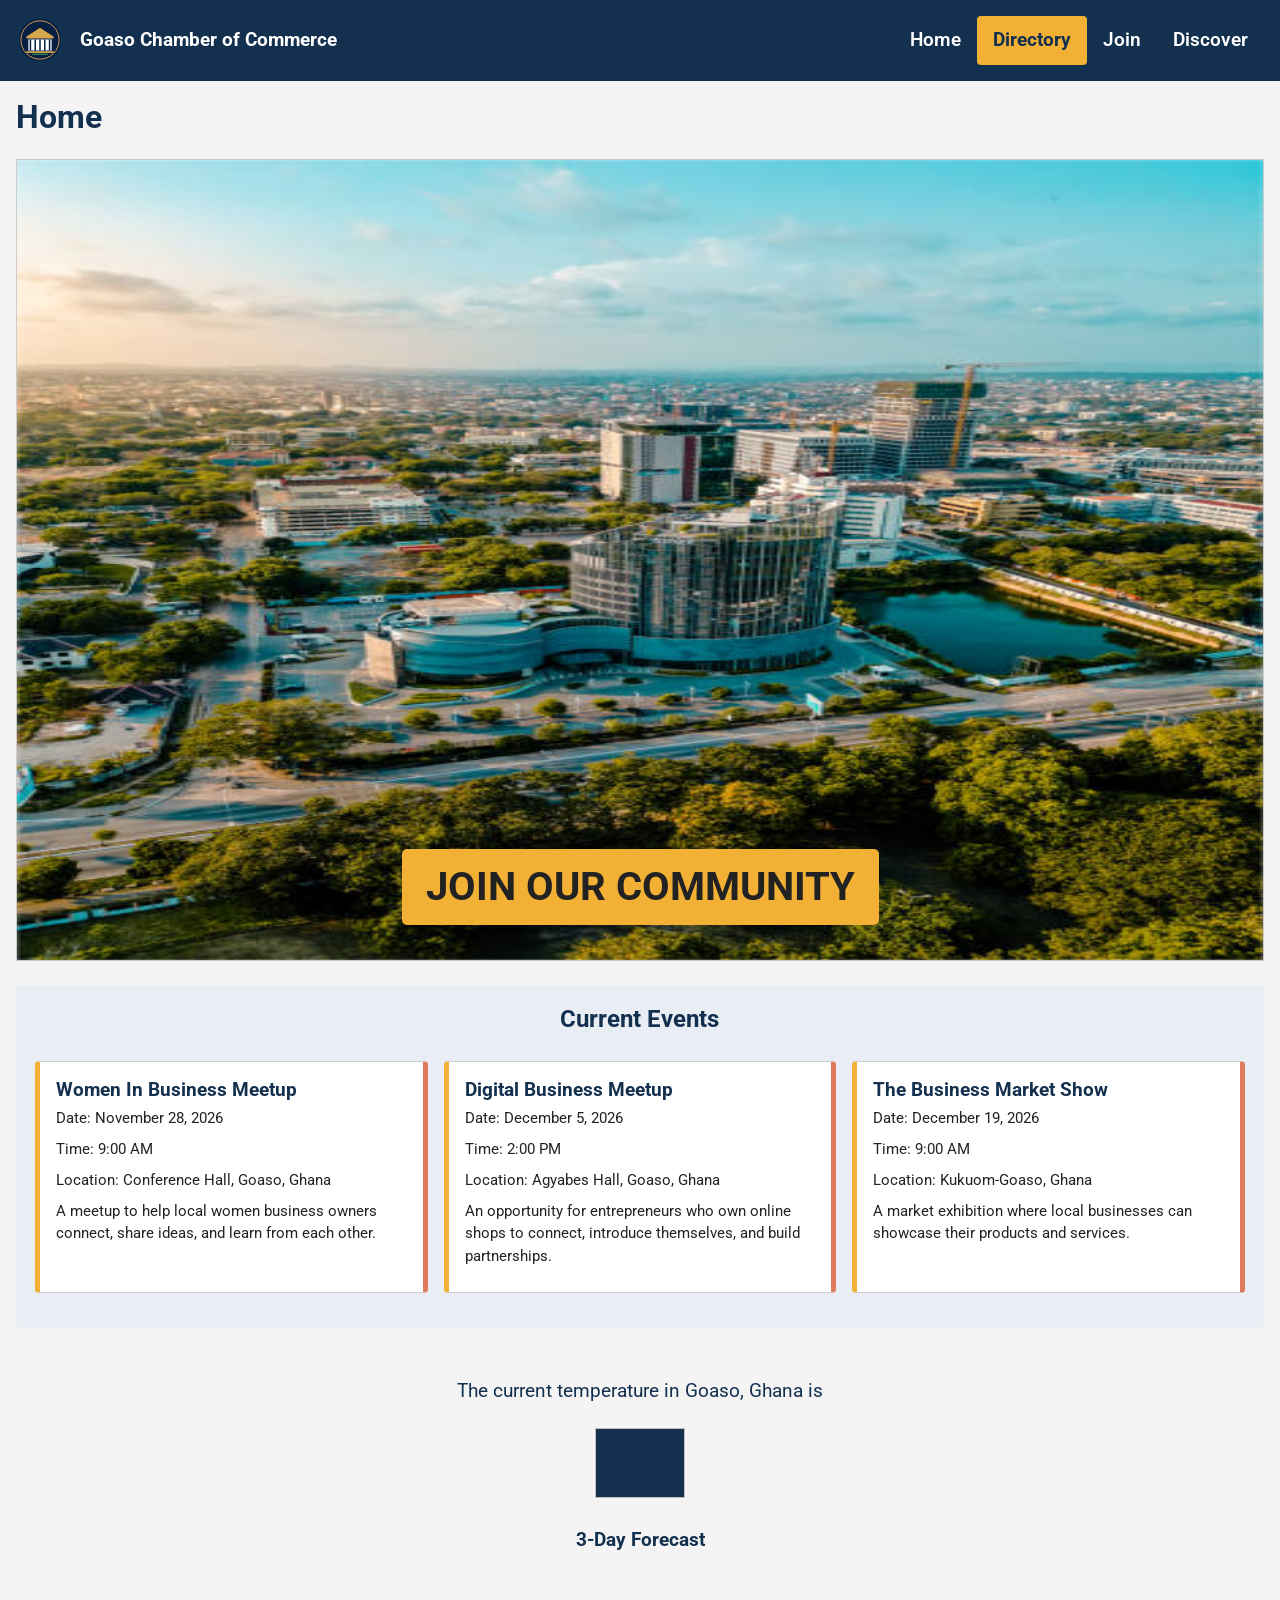
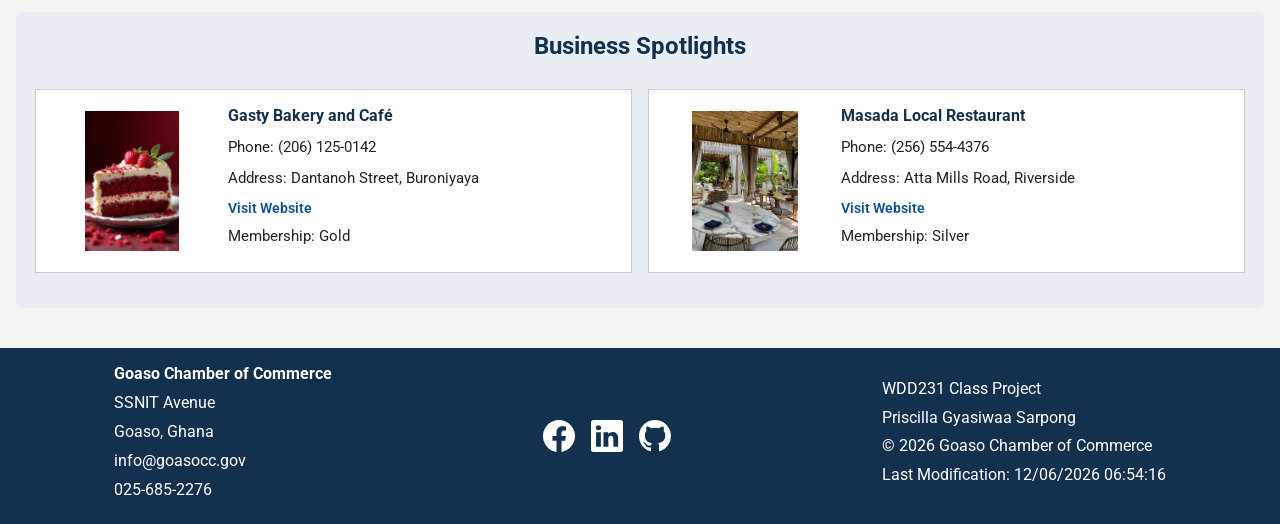
==== chamber/index.html @ 3c1386fc "Reduced the css declarations" ====
<!DOCTYPE html>
<html lang="en">
<head>
  <meta charset="UTF-8">
  <meta name="viewport" content="width=device-width, initial-scale=1.0">
  <title>Home | Goaso Chamber of Commerce</title>

  <meta name="description" content="Discover the Goaso Chamber of Commerce, explore local businesses, stay updated on community events, and check the latest weather in Goaso, Ghana.">
  <meta name="author" content="Priscilla Gyasiwaa Sarpong">

  <link rel="icon" href="favicon1.ico">

  <meta property="og:title" content="Home | Goaso Chamber of Commerce">
  <meta property="og:description" content="Connect with the Goaso business community, discover local businesses, explore community events, and stay informed about Goaso, Ghana.">
  <meta property="og:image" content="https://psarpong-tech.github.io/wdd231/chamber/images/goaso-chamber.png">
  <meta property="og:url" content="https://psarpong-tech.github.io/wdd231/chamber/index.html">
  <meta property="og:type" content="website">

  <link rel="preconnect" href="https://fonts.googleapis.com">
  <link rel="preconnect" href="https://fonts.gstatic.com" crossorigin>
  <link href="https://fonts.googleapis.com/css2?family=Roboto&family=Open+Sans&display=swap" rel="stylesheet">

  <link rel="stylesheet" href="styles/normalize.css">
  <link rel="stylesheet" href="styles/small-directory.css">
  <link rel="stylesheet" href="styles/large-directory.css">

  <script src="scripts/navigation.js" defer></script>
  <script src="scripts/events.js" defer></script>
  <script src="scripts/weather.js" defer></script>
  <script src="scripts/spotlights.js" defer></script>
  <script src="scripts/getdates.js" defer></script>
</head>
<body>
  <header>
    <img src="images/logo.svg" alt="Chamber logo" width="48" height="48">
    <span>Goaso Chamber of Commerce</span>
    <button id="ham-btn" class="hamburger" aria-label="Open navigation menu" aria-expanded="false"></button>
    <nav id="nav-bar" class="navigation">
      <ul>
        <li><a href="index.html">Home</a></li>
        <li><a href="directory.html" class="active">Directory</a></li>
        <li><a href="#">Join</a></li>
        <li><a href="#">Discover</a></li>
      </ul>
    </nav>
  </header>

  <main>
    <h1>Home</h1>
    <div class="hero-image">
      <img src="images/background-image.jpg" alt="">    
      <nav class="cta">
        <a href="#" class="btn">JOIN OUR COMMUNITY</a>
      </nav>
    </div>

    <section id="current-events">
      <h2>Current Events</h2>
    </section>

    <section id="current-weather">
      <p>The current temperature in Goaso, Ghana is <span id="current-temp"></span></p>
      <figure>
        <img id="weather-icon" alt="">
        <figcaption></figcaption>
      </figure>

      <h3>3-Day Forecast</h3>
      <div id="forecast"></div>
    </section>

    <section id="spotlights">
      <h2>Business Spotlights</h2>
    </section>
  </main> 

  <footer>
    <section>
      <div class="address">
        <p><strong>Goaso Chamber of Commerce</strong></p>
        <p>SSNIT Avenue</p>
        <p>Goaso, Ghana</p>
        <p>info@goasocc.gov</p>
        <p>025-685-2276</p>
      </div>

      <div class="social">
        <a href="https://facebook.com/priscillagyasiwaaofficial" target="_blank"><img src="images/facebook.svg" alt="Facebook" width="32" height="32"></a>
        <a href="https://linkedin.com/priscillagyasiwaa" target="_blank"><img src="images/linkedin.svg" alt="LinkedIn" width="32" height="32"></a>
        <a href="https://github.com/psarpong-tech" target="_blank"><img src="images/github.svg" alt="Github" width="32" height="32"></a>
      </div>

      <div class="project-info">
        <p>WDD231 Class Project</p>
        <p>Priscilla Gyasiwaa Sarpong</p>
        <p> ©️ <span id="currentyear"></span> Goaso Chamber of Commerce</p>
        <p id="lastModified"></p>
      </div>  
    </section>
  </footer>
  
</body>
</html>
---- chamber/styles/small-directory.css ----
/* ==============================
   1. CSS VARIABLES
================================= */

:root {
  --primary-color: #14304f;
  --secondary-color: #f2b134;
  --accent1: #e07a5f;
  --background: #f4f4f4;
  --accent2: #fff;
  --text: #222;
  --border: #ccc;
  --accent3: #e9eef4;
  --accent4: #0b4f9c;

  --spacing-small: 0.5rem;
  --spacing-medium: 1rem;
  --spacing-large: 1.5rem;

  --width: 80rem;
}


* {
  box-sizing: border-box;
  margin: 0;
  padding: 0;
}

body { 
  font-family: "Roboto", sans-serif;
  line-height: 1.3;
  color: var(--text);
  background: var(--background);
}

img {
  max-width: 100%;
}

/* ==============================
   3. HEADER AND NAVIGATION
================================= */

header {
  display: flex;
  flex-wrap: wrap;
  align-items: center;
  gap: var(--spacing-medium);
  padding: var(--spacing-medium);
  background: var(--primary-color);
  color: var(--accent2);
}

header span {
  flex: 1;
  font-size: 1.2rem;
  font-weight: bold;
}

#menu {
  padding: 0 0.75rem;
  font-size: 1.5rem;
  color: var(--accent2);
  background: none;
  border: 1px solid var(--accent2);
  border-radius: 0.25rem;
  cursor: pointer;
}

.hamburger {
  background: none;
  border: none;
  color: var(--secondary-color);
  cursor: pointer;
  font-family: Verdana, Geneva, Tahoma, sans-serif;
}

.hamburger::before {
  content: "\2630";
  font-size: 2.5rem;
}

.hamburger.show::before {
  content: "\00D7";
  font-size: 2.5rem;
}

/**************** NAVIGATION ********************/

.navigation {
  display: none;
  width: 100%;
}

.navigation a.active {
  background: var(--secondary-color);
  color: var(--primary-color);
  font-weight: bold;
}

.navigation.show {
  display: block;
}

.navigation ul {
  list-style-type: none;
}

.navigation a {
  display: block;
  padding: 0.75rem;
  border-radius: 4px;
  color: var(--accent2);
  font-size: larger;
  font-weight: 600;
  text-decoration: none;
}

.navigation a:hover {
  color: var(--text);
  background: var(--accent1);  
}

/* ==============================
   4. MAIN CONTENT
================================= */

main {
  max-width: var(--width);
  margin: 0 auto;
  padding: var(--spacing-medium);
}

h1 {
  margin: 0 0 var(--spacing-medium);
  color: var(--primary-color);
}

/* ================================
DIRECTORY PAGE
===================================*/

/* GRID AND LIST TOGGLE */

main button {
  padding: 0.6rem 1.5rem;
  font-size: 1.5rem;
  font-weight: 600;
  color: var(--accent2);
  background: var(--primary-color);
  border-radius: 0.25rem;
  cursor: pointer;
}

main button:hover {
  background: var(--accent1);
  color: var(--text); 
}

#grid.active,
#list.active {
  background: var(--secondary-color);
  color: var(--primary-color);
  font-weight: bold;
}

.view-buttons {
  display: flex;
  justify-content: center;
  gap: var(--spacing-medium);
  margin: var(--spacing-large) 0;
}

/* MEMBERS CONTAINER */
#members {
  display: grid;
  gap: var(--spacing-medium);
  padding: var(--spacing-medium);
  min-width: 0;
}

/* Grid view */

#members.grid {
  grid-template-columns: repeat(
    auto-fit,
    minmax(min(100%, 300px), 1fr)
  );
}

/* BUSINESS CARDS */

.member-card {
  padding: var(--spacing-medium);
  background: var(--accent2);
  border: 1px solid var(--border);
  border-left: 2px solid var(--secondary-color);
  border-right: 2px solid var(--accent1);
  overflow-wrap: anywhere;
}

.card-header {
  margin-bottom: 0.75rem;
  padding-bottom: var(--spacing-small);
  text-align: center;
  border-bottom: 2px solid #aaa;
}

.card-header h2 {
  font-size: 1.2rem;
  color: var(--primary-color);
}

.tagline {
  margin: 0.2rem 0 0;
  font-size: .95rem;
  color: #1c1b1b;
}

/* Image and business information */
.card-content {
  display: grid;
  grid-template-columns: 96px minmax(0, 1fr);
  align-items: start;
  gap: var(--spacing-medium);
}

.card-content img {
  width: 96px;
  height: 96px;
  object-fit: cover;
  border: 1px solid #787676;
}

.business-info {
  min-width: 0;
}

.business-info p{
  margin: 0 0 var(--spacing-small);
  font-size: 0.9rem;
  line-height: 1.5;
  overflow-wrap: anywhere;
}

.business-info a, .business-details a {
  color: var(--accent4);
  font-weight: 600;
  text-decoration: none;
}

.business-info a:hover, .business-details a:hover {
  color: var(--accent1);
  text-decoration: underline;
}

/* LIST VIEW */
#members.list {
  display: flex;
  flex-direction: column;
  gap: var(--spacing-medium);
}

#members.list .card-content {
  display: block;
}

#members.list .card-content img {
  display: none;
}

#members.list .business-info {
  min-width: 0;
}

#members.list .member-card:nth-child(even) {
  background: var(--background);
}

/*==================================
HOMEPAGE
====================================*/

/* Hero section */
.hero-image {
  position: relative;
  border: 1px solid var(--border);
  margin: 20px 0;
}

.hero-image > img {
  display: block;
  width: 100%;
  height: 800px;
}

.hero-image .cta {
  position: absolute;
  bottom: 20px;
  justify-content: center;
  width: 100%;
  padding: 15px;
  text-align: center;
  color: var(--primary-color);
  font-size: 2.5rem;
}

.btn {
  display: inline-block;
  width: auto;
  padding: 12px 24px;
  background-color: var(--secondary-color);
  color: var(--text);
  border: none;
  border-radius: 5px;
  font-weight: bold;
  text-decoration: none;
  cursor: pointer;
}

.btn:hover {
  background-color: var(--accent2);
  color: var(--primary-color);
}

/* CURRENT EVENTS */

#current-events {
  margin: 1.5rem 0;
  padding: 1.2rem;
  background-color: var(--accent3);
  border-radius: 4px;  
}

#current-events h2, #spotlights h2 {
  margin-bottom: 10px;
  color: var(--primary-color);
  text-align: center;   
}

.event-card, .spotlight-card {
padding: var(--spacing-medium);
margin-bottom: var(--spacing-medium);
background-color: var(--accent2);
border: 1px solid var(--border);
}

.event-card {
  border-left: 5px solid var(--secondary-color);
  border-right: 5px solid var(--accent1);
  border-radius: 4px; 
}

.event-card h3, .business-details h3 {
  color: var(--primary-color);
}

.event-card h3 {
  margin-bottom: 5px;

}

.event-card p, .business-details p {
  margin: 0 0 var(--spacing-small);
  font-size: .95rem;
  line-height: 1.5;
}

/* Current weather & Forecast */
/* Current weather */
#current-weather {
  background-color: var(--background);
  padding: 1.2rem;
  border-radius: 8px;
  text-align: center;
  margin: 1rem;
}

#current-weather > p {
  color: var(--primary-color);
  margin: 0.5rem auto 1.5rem;
  font-size: 1.2rem;
}

#current-weather figure {
  margin: 0.5rem auto 1.5rem;
}

#weather-icon {
  background: var(--primary-color);
  width: 90px;
  height: 70px;
  object-fit: contain;
}

#current-weather figcaption {
  text-transform: capitalize;
  color: var(--text);
  font-weight: 600;
}

/* Three-day forecast */
#current-weather h3 {
  color: var(--primary-color);
  margin: 1.5rem 0 1rem;
  font-size: 1.2rem;
}

#forecast {
  display: flex;
  flex-direction: column;
  align-items: center;
  gap: 1rem;
}

.forecast-card {
  width: 100%;
  max-width: 200px;
  height: 180px;
  padding: 1rem;
  background-color: var(--accent2);
  border: 1px solid var(--border);
  border-radius: 4px;
  text-align: center;
}

.forecast-card h3 {
  color: var(--primary-color);
  font-size: 1rem;
  margin: 0 0 0.5rem;
}

/* Low and High temperatures */
.temperatures {
  display: flex;
  justify-content: center;
  gap: .5rem;
}

.temperatures p {
  color: #333333;
  font-size: 0.9rem;
}

/* Forecast Icons */
.forecast-card img {
  width: 70px;
  height: 70px;
  object-fit: contain;
}


/* BUSINESS SPOTLIGHTS */
#spotlights {
  margin: 1.5rem 0;
  padding: 1.2rem;
  background-color: var(--accent3);
  border-radius: 6px;
  text-align: center;
}

.spotlight-card {
  text-align: left;
}

.spotlight-content {
  display: flex;
  align-items: center;
  gap: var(--spacing-medium);
  min-width: 0;
}

.spotlight-content img {
  flex: 0 0 40%;
  width: 40%;
  max-width: 160px;
  height: 140px;
  object-fit: contain;
}

.business-details { 
  flex: 1;
  min-width: 0;
}

.business-details h3 {
  margin: 0 0 0.6rem;
  font-size: 1rem;
}

.business-details p {
  overflow-wrap: anywhere;
}

.business-details a {
  display: inline-block;
  margin-bottom: 0.5rem;
  font-size: 0.85rem;  
}


/* ==============================
   9. FOOTER
================================= */
footer {
  padding: var(--spacing-medium);
  background: var(--primary-color);
  color: var(--accent2);
}

footer section {
  display: flex;
  flex-direction: column;
  gap: var(--spacing-large);
}

.address p,
.project-info p {
  margin: 0 0 var(--spacing-small);
}

.social {
  display: flex;
  flex-wrap: wrap;
  justify-content: center;
  gap: var(--spacing-medium);
  margin: var(--spacing-medium) 0;
}

.social a {
  display: flex;
  justify-content: center;
  align-items: center;
  width: 32px;
  height: 32px;
}
---- chamber/styles/large-directory.css ----
/* ==============================
  LARGE SCREEN STYLES
================================= */
@media screen and (min-width: 680px) {
  /* Header and navigation */

  .hamburger {
    display: none;
  }

  header {
    max-width: var(--width);
    margin: 0 auto;
  }

  .navigation, .navigation ul {
    display: flex;
  }

  .navigation {
    width: auto;
  }

  .navigation a {
    border: none;
    padding: 0.75rem 1rem;
  }

  /* List view */
  #members.list .member-card {
    display: grid;
    grid-template-columns: 1fr 2fr;
    align-items: center;
    gap: 1rem;
  }

  #members.list .card-header {
    display: flex;
    flex-direction: column;
    padding: 1rem;
    border-bottom: none;
    border-right: 2px solid #aaa;
    height: 100%;
  }

  #members.list .card-content {
    display: block;
    padding: 1rem;
  }

  #current-events {
    display: grid;
    grid-template-columns: repeat(3, minmax(0, 1fr));
    gap: var(--spacing-medium);
  }

  #current-events h2 {
    grid-column: 1 / -1;
  }

  #forecast {
    flex-direction: row;
    justify-content: center;
    align-items: stretch;
    gap: 1.5rem;
  }

  #spotlights {
    display: grid;
    grid-template-columns: repeat(2, minmax(0, 1fr));
    gap: var(--spacing-medium);
  }

  #spotlights h2 {
    grid-column: 1 / -1;
  }

  .spotlight-content img {
    flex-basis: 35%;
    width: 35%;
    max-width: 160px;
    height: 140px;
  }

  /* Footer */
  footer {
    padding: 1rem;
  }

  footer section {
    max-width: var(--width);
    margin: 0 auto;
    flex-direction: row;
    justify-content: space-around;
    align-items: center;
    gap: 1rem;
  }

  .social {
    flex-wrap: nowrap;
    margin: 1rem 0;
  }
}
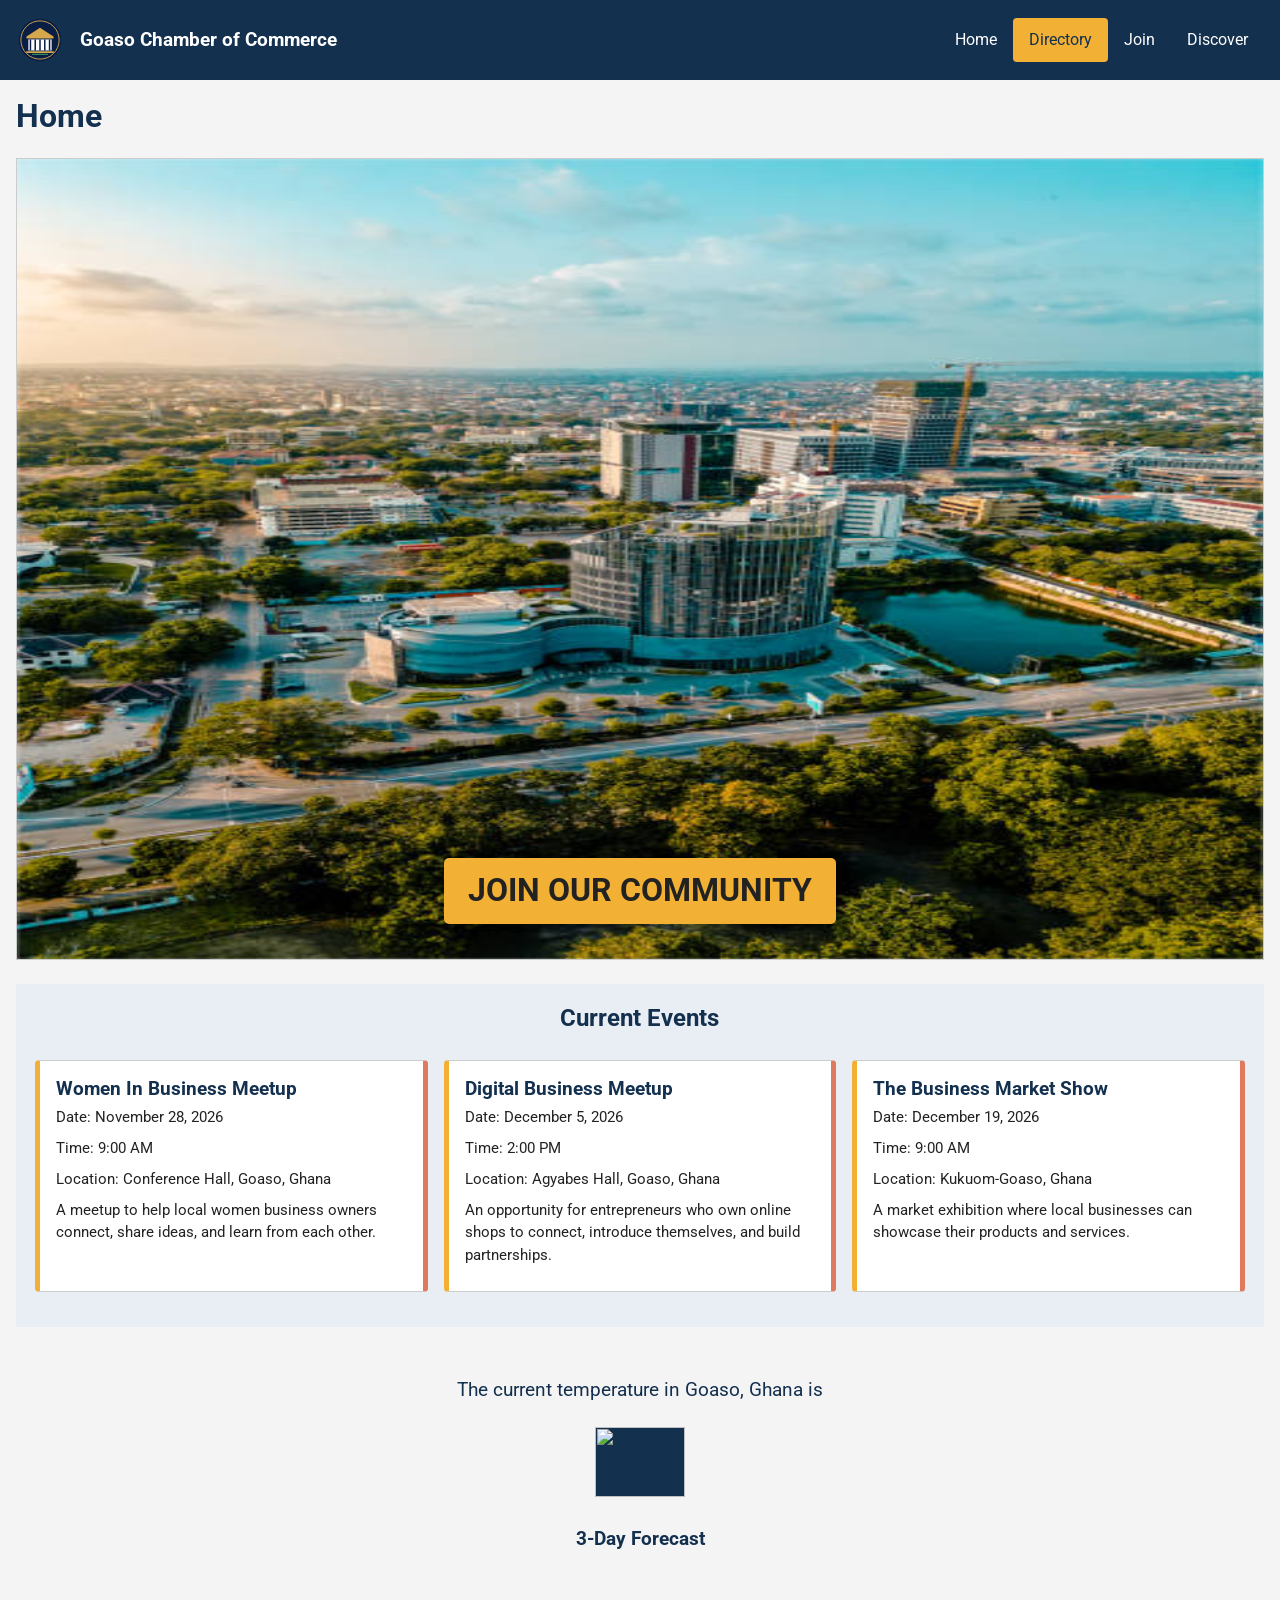
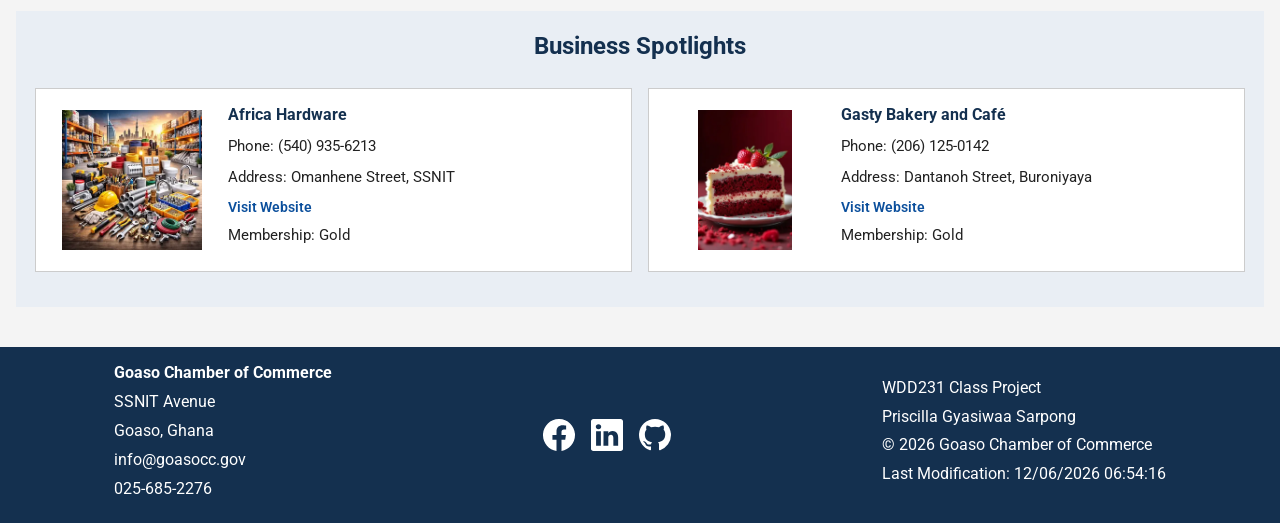
==== commit 2dea4db8: "Reduced the css declaration count" ====
--- a/chamber/index.html
+++ b/chamber/index.html
@@ -61,7 +61,7 @@
     <section id="current-weather">
       <p>The current temperature in Goaso, Ghana is <span id="current-temp"></span></p>
       <figure>
-        <img id="weather-icon" alt="">
+        <img id="weather-icon" src="images/weather-placeholder.png" alt="">
         <figcaption></figcaption>
       </figure>
 
--- a/chamber/styles/small-directory.css
+++ b/chamber/styles/small-directory.css
@@ -97,7 +97,6 @@
 .navigation a.active {
   background: var(--secondary-color);
   color: var(--primary-color);
-  font-weight: bold;
 }
 
 .navigation.show {
@@ -113,13 +112,10 @@
   padding: 0.75rem;
   border-radius: 4px;
   color: var(--accent2);
-  font-size: larger;
-  font-weight: 600;
   text-decoration: none;
 }
 
 .navigation a:hover {
-  color: var(--text);
   background: var(--accent1);  
 }
 
@@ -146,8 +142,7 @@
 
 main button {
   padding: 0.6rem 1.5rem;
-  font-size: 1.5rem;
-  font-weight: 600;
+  font-size: 1rem;  
   color: var(--accent2);
   background: var(--primary-color);
   border-radius: 0.25rem;
@@ -163,7 +158,6 @@
 #list.active {
   background: var(--secondary-color);
   color: var(--primary-color);
-  font-weight: bold;
 }
 
 .view-buttons {
@@ -178,7 +172,6 @@
   display: grid;
   gap: var(--spacing-medium);
   padding: var(--spacing-medium);
-  min-width: 0;
 }
 
 /* Grid view */
@@ -197,7 +190,6 @@
   background: var(--accent2);
   border: 1px solid var(--border);
   border-left: 2px solid var(--secondary-color);
-  border-right: 2px solid var(--accent1);
   overflow-wrap: anywhere;
 }
 
@@ -245,13 +237,15 @@
   overflow-wrap: anywhere;
 }
 
-.business-info a, .business-details a {
+.business-info a, 
+.business-details a {
   color: var(--accent4);
   font-weight: 600;
   text-decoration: none;
 }
 
-.business-info a:hover, .business-details a:hover {
+.business-info a:hover, 
+.business-details a:hover {
   color: var(--accent1);
   text-decoration: underline;
 }
@@ -269,10 +263,6 @@
 
 #members.list .card-content img {
   display: none;
-}
-
-#members.list .business-info {
-  min-width: 0;
 }
 
 #members.list .member-card:nth-child(even) {
@@ -299,17 +289,15 @@
 .hero-image .cta {
   position: absolute;
   bottom: 20px;
-  justify-content: center;
   width: 100%;
   padding: 15px;
   text-align: center;
   color: var(--primary-color);
-  font-size: 2.5rem;
+  font-size: 2rem;
 }
 
 .btn {
   display: inline-block;
-  width: auto;
   padding: 12px 24px;
   background-color: var(--secondary-color);
   color: var(--text);
@@ -330,17 +318,18 @@
 #current-events {
   margin: 1.5rem 0;
   padding: 1.2rem;
-  background-color: var(--accent3);
-  border-radius: 4px;  
-}
-
-#current-events h2, #spotlights h2 {
+  background-color: var(--accent3); 
+}
+
+#current-events h2, 
+#spotlights h2 {
   margin-bottom: 10px;
   color: var(--primary-color);
   text-align: center;   
 }
 
-.event-card, .spotlight-card {
+.event-card, 
+.spotlight-card {
 padding: var(--spacing-medium);
 margin-bottom: var(--spacing-medium);
 background-color: var(--accent2);
@@ -353,7 +342,8 @@
   border-radius: 4px; 
 }
 
-.event-card h3, .business-details h3 {
+.event-card h3, 
+.business-details h3 {
   color: var(--primary-color);
 }
 
@@ -362,7 +352,8 @@
 
 }
 
-.event-card p, .business-details p {
+.event-card p, 
+.business-details p {
   margin: 0 0 var(--spacing-small);
   font-size: .95rem;
   line-height: 1.5;
@@ -398,7 +389,7 @@
 #current-weather figcaption {
   text-transform: capitalize;
   color: var(--text);
-  font-weight: 600;
+  font-weight: 500;
 }
 
 /* Three-day forecast */
@@ -457,12 +448,6 @@
   margin: 1.5rem 0;
   padding: 1.2rem;
   background-color: var(--accent3);
-  border-radius: 6px;
-  text-align: center;
-}
-
-.spotlight-card {
-  text-align: left;
 }
 
 .spotlight-content {
@@ -474,7 +459,6 @@
 
 .spotlight-content img {
   flex: 0 0 40%;
-  width: 40%;
   max-width: 160px;
   height: 140px;
   object-fit: contain;
--- a/chamber/styles/large-directory.css
+++ b/chamber/styles/large-directory.css
@@ -13,7 +13,8 @@
     margin: 0 auto;
   }
 
-  .navigation, .navigation ul {
+  .navigation, 
+  .navigation ul {
     display: flex;
   }
 
@@ -22,7 +23,6 @@
   }
 
   .navigation a {
-    border: none;
     padding: 0.75rem 1rem;
   }
 
@@ -77,9 +77,6 @@
 
   .spotlight-content img {
     flex-basis: 35%;
-    width: 35%;
-    max-width: 160px;
-    height: 140px;
   }
 
   /* Footer */
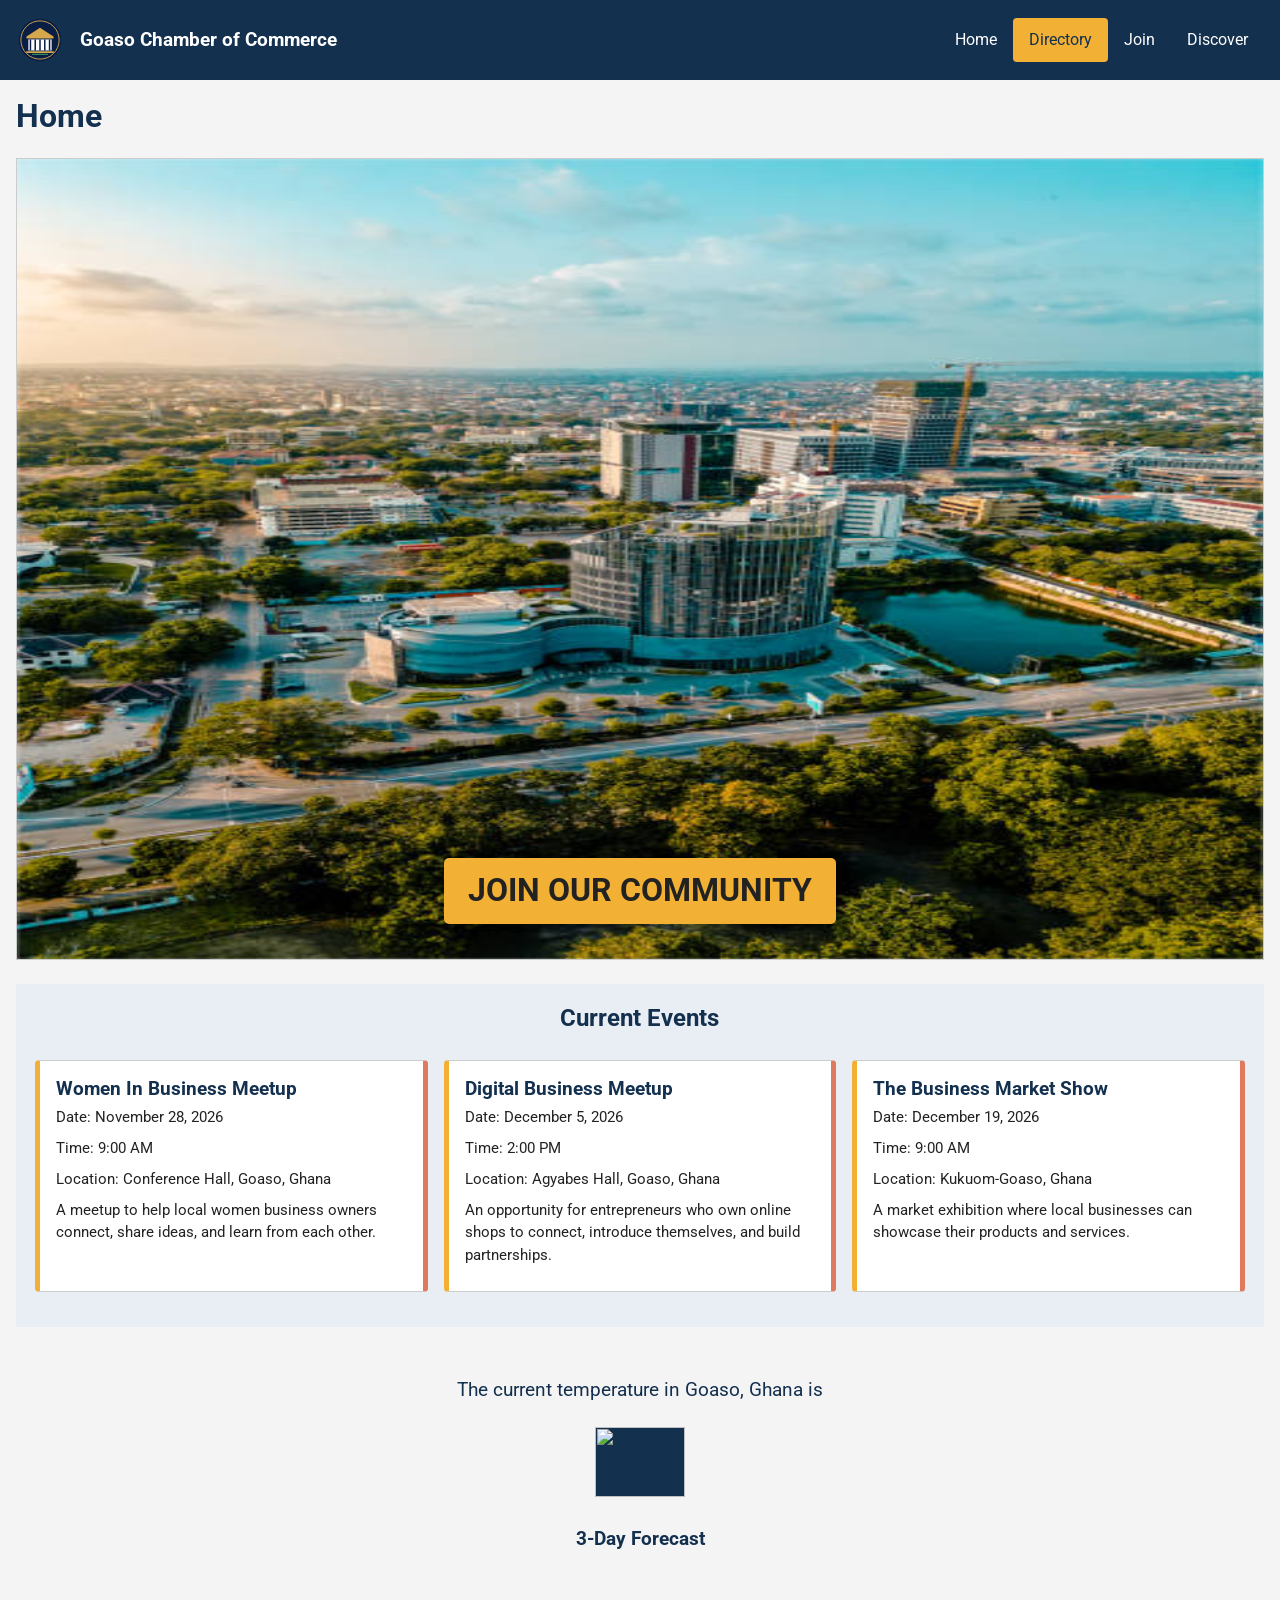
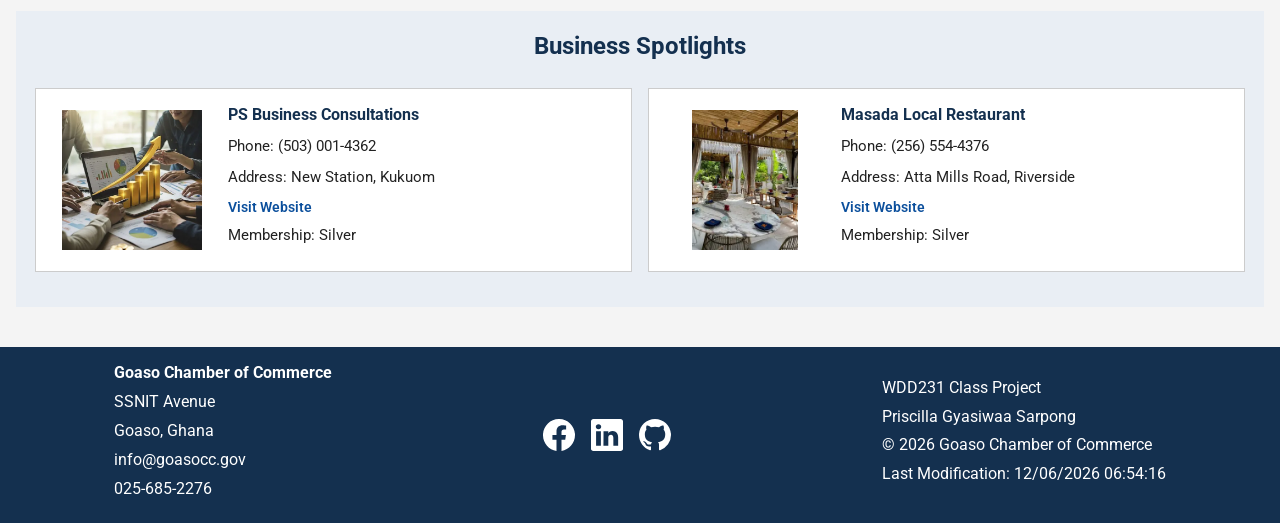
==== commit 507f695a: "Edited my homepage" ====
--- a/chamber/index.html
+++ b/chamber/index.html
@@ -61,7 +61,7 @@
     <section id="current-weather">
       <p>The current temperature in Goaso, Ghana is <span id="current-temp"></span></p>
       <figure>
-        <img id="weather-icon" src="images/weather-placeholder.png" alt="">
+        <img id="weather-icon" src="" alt="">
         <figcaption></figcaption>
       </figure>
 
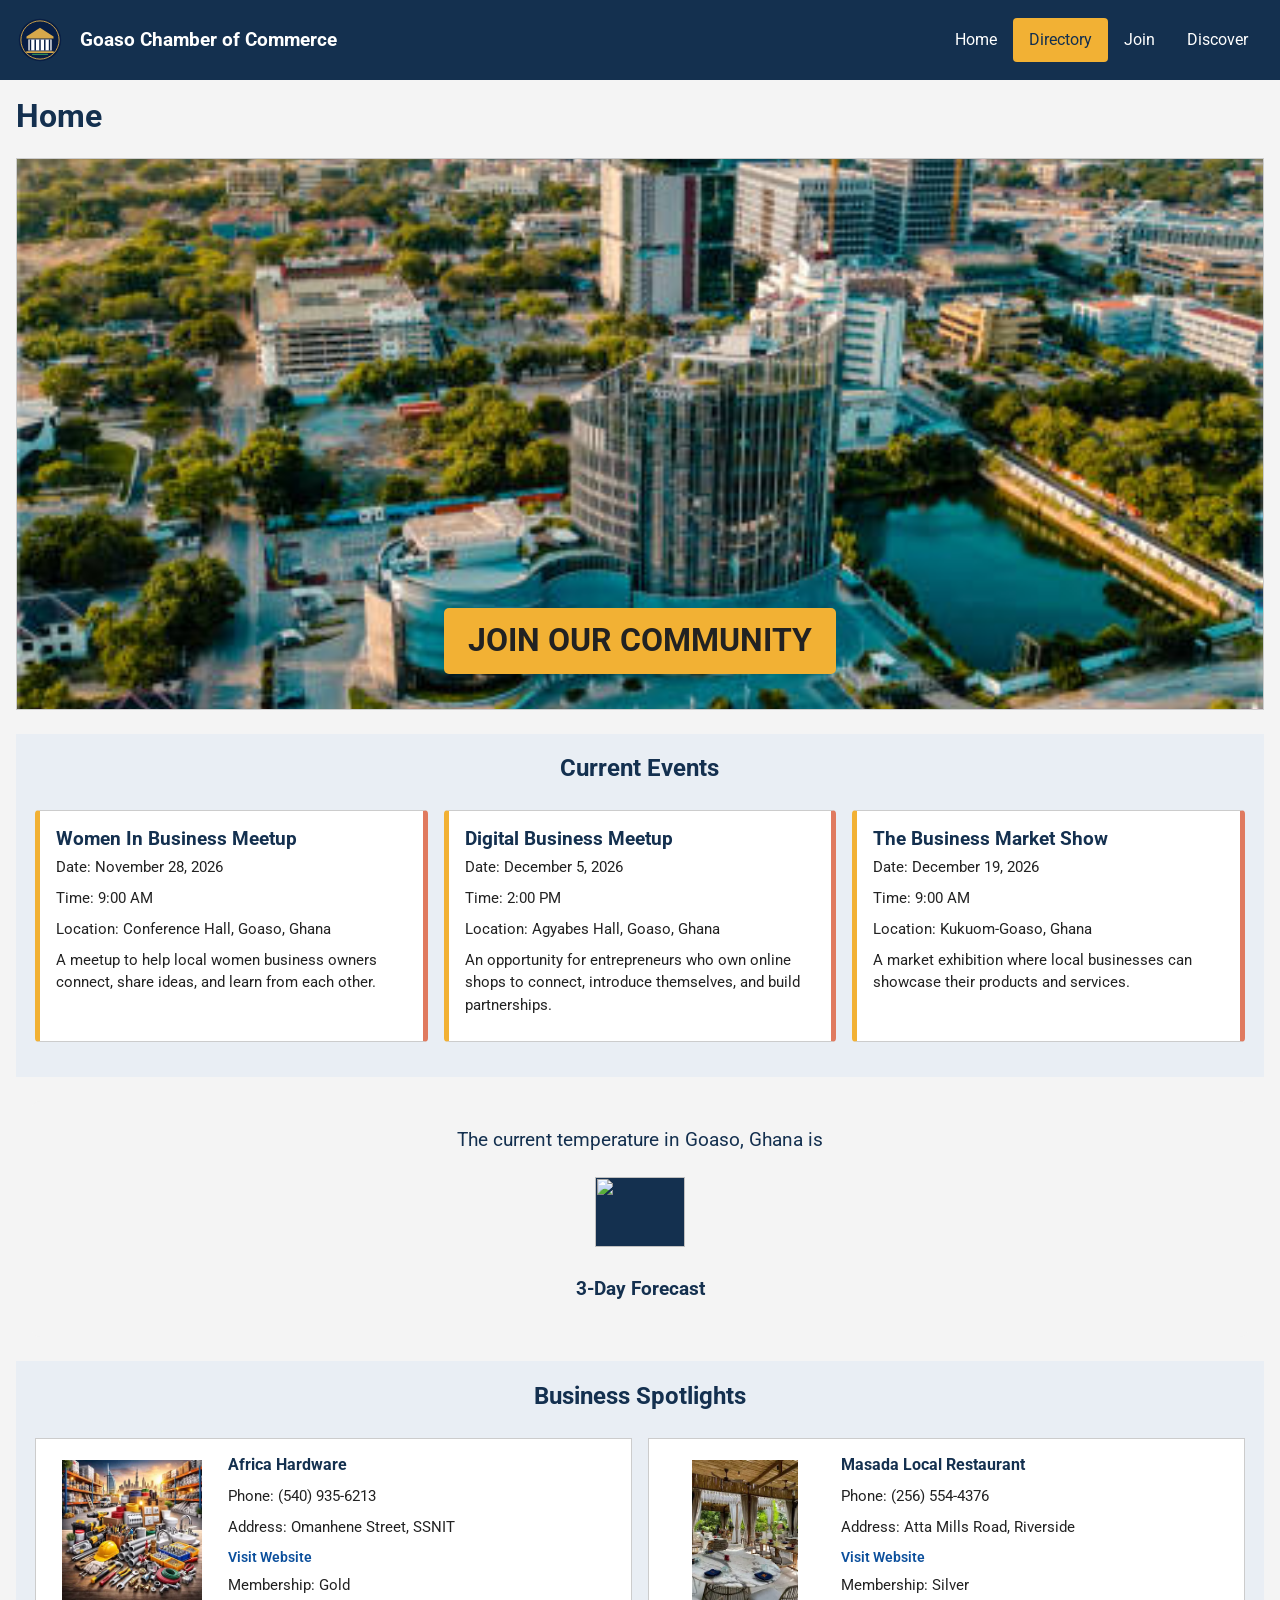
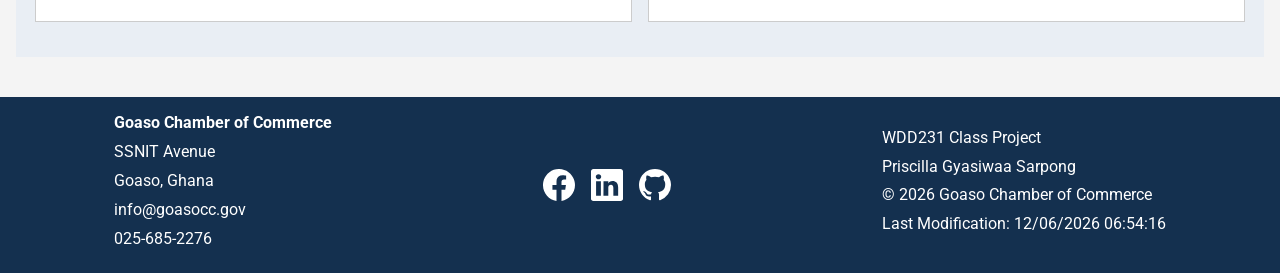
==== commit 8b9318c5: "Edited my directory page" ====
--- a/chamber/index.html
+++ b/chamber/index.html
@@ -18,7 +18,7 @@
 
   <link rel="preconnect" href="https://fonts.googleapis.com">
   <link rel="preconnect" href="https://fonts.gstatic.com" crossorigin>
-  <link href="https://fonts.googleapis.com/css2?family=Roboto&family=Open+Sans&display=swap" rel="stylesheet">
+  <link href="https://fonts.googleapis.com/css2?family=Roboto&display=swap" rel="stylesheet">
 
   <link rel="stylesheet" href="styles/normalize.css">
   <link rel="stylesheet" href="styles/small-directory.css">
--- a/chamber/styles/small-directory.css
+++ b/chamber/styles/small-directory.css
@@ -170,6 +170,7 @@
 /* MEMBERS CONTAINER */
 #members {
   display: grid;
+  min-width: 600px;
   gap: var(--spacing-medium);
   padding: var(--spacing-medium);
 }
@@ -283,7 +284,9 @@
 .hero-image > img {
   display: block;
   width: 100%;
-  height: 800px;
+  height: 550px;
+  object-fit: cover;
+  object-position: center;
 }
 
 .hero-image .cta {
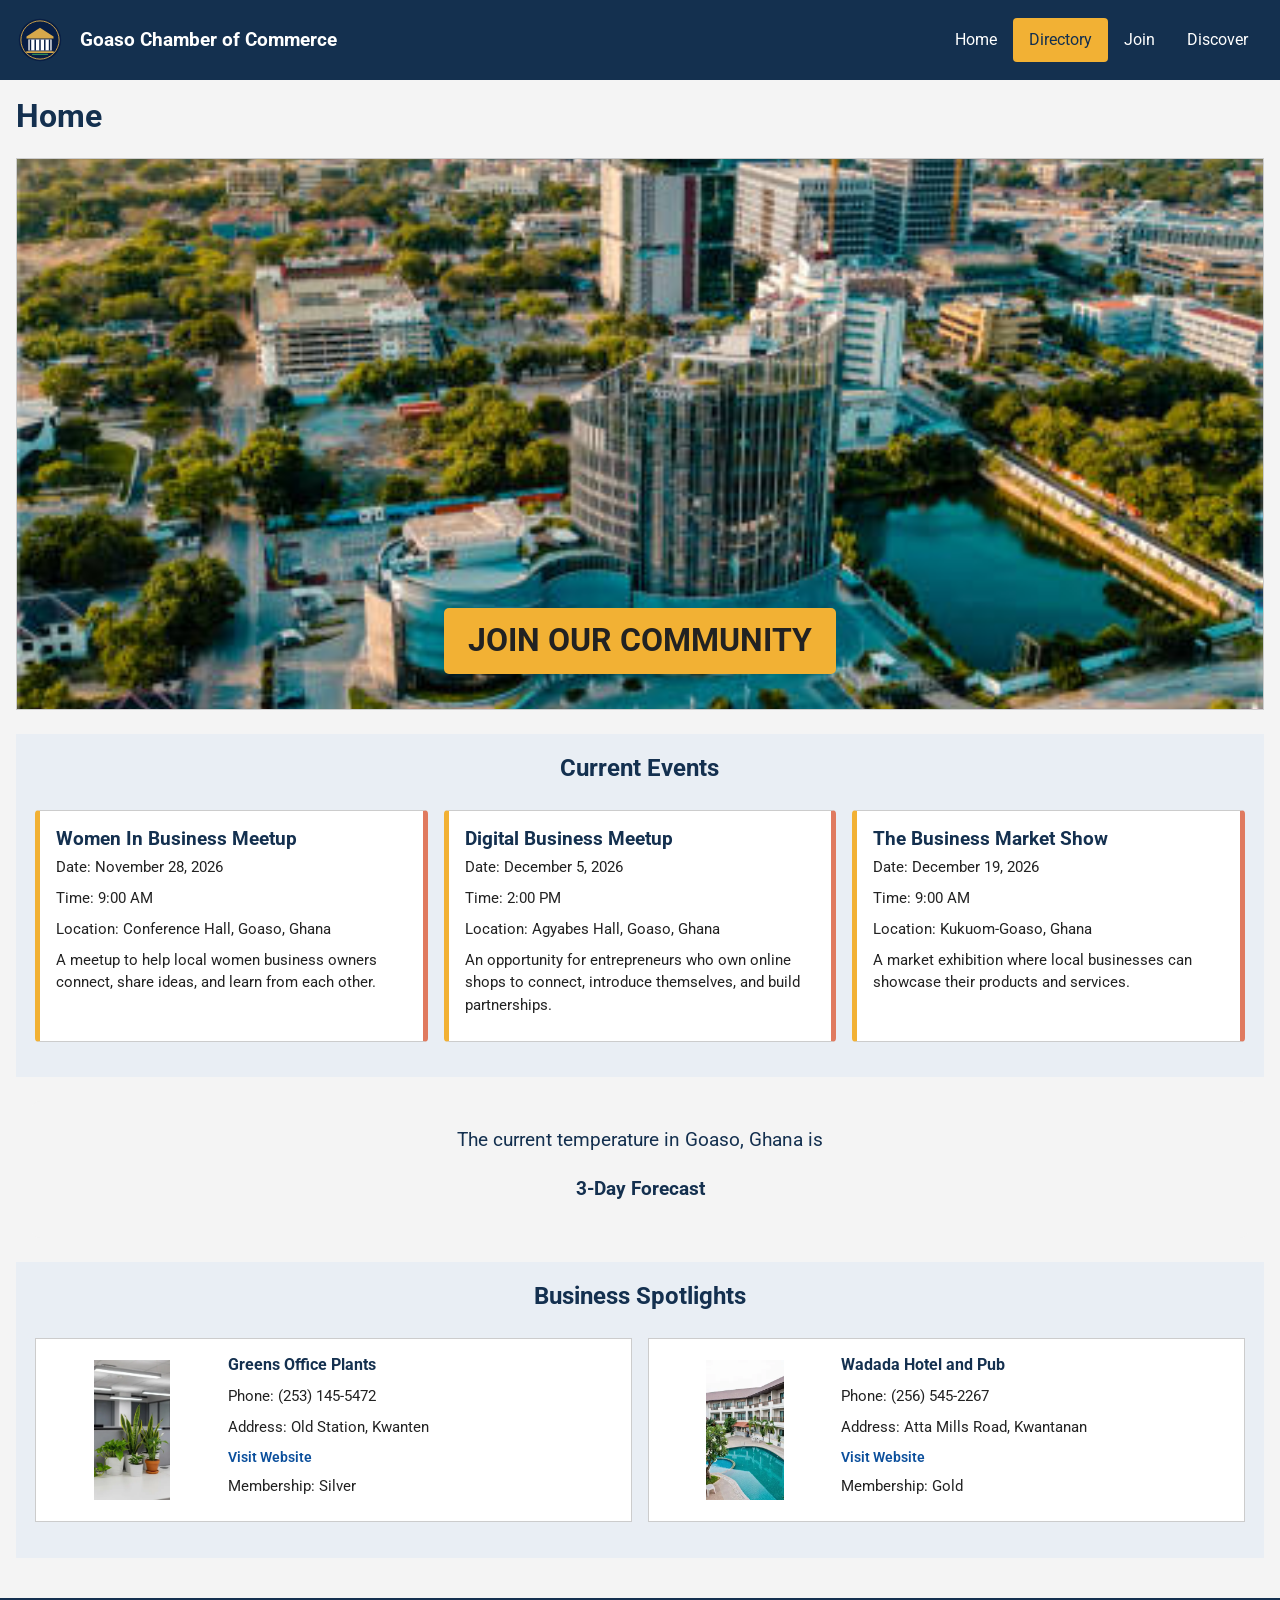
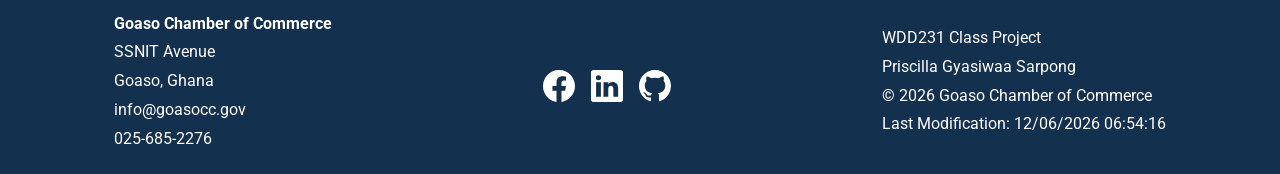
==== commit c89b2747: "Changed my weather icon format" ====
--- a/chamber/index.html
+++ b/chamber/index.html
@@ -60,8 +60,7 @@
 
     <section id="current-weather">
       <p>The current temperature in Goaso, Ghana is <span id="current-temp"></span></p>
-      <figure>
-        <img id="weather-icon" src="" alt="">
+      <figure id="current-weather-icon">
         <figcaption></figcaption>
       </figure>
 
--- a/chamber/styles/small-directory.css
+++ b/chamber/styles/small-directory.css
@@ -382,7 +382,7 @@
   margin: 0.5rem auto 1.5rem;
 }
 
-#weather-icon {
+#current-weather-icon img {
   background: var(--primary-color);
   width: 90px;
   height: 70px;
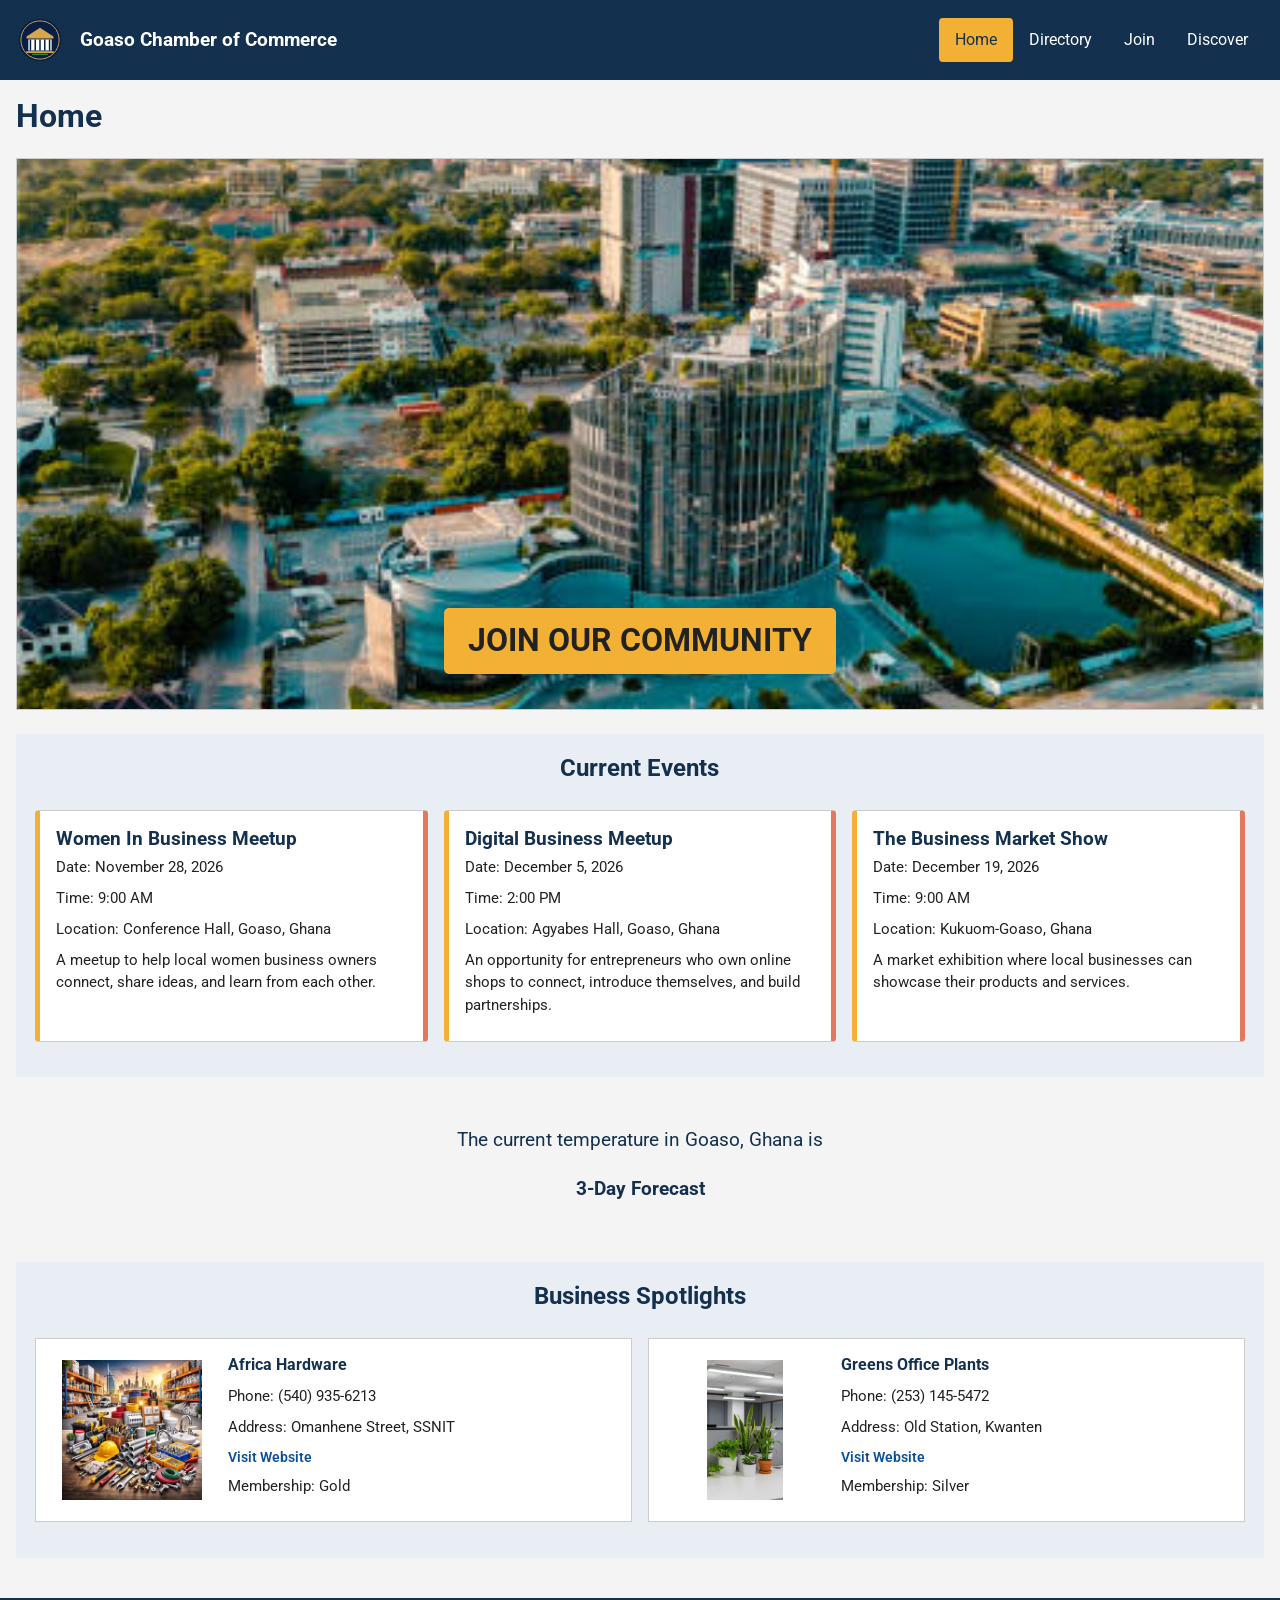
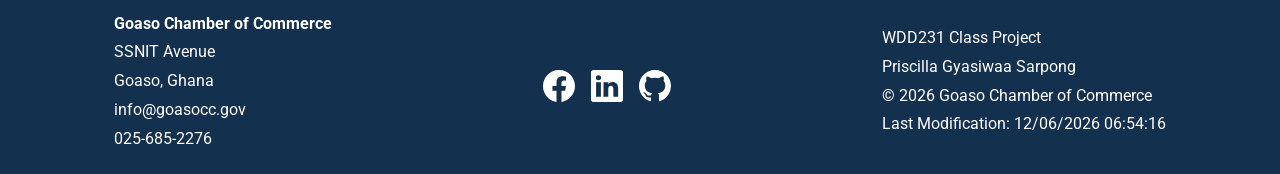
==== commit 55fec5b7: "Completed my chamber join page" ====
--- a/chamber/index.html
+++ b/chamber/index.html
@@ -21,8 +21,8 @@
   <link href="https://fonts.googleapis.com/css2?family=Roboto&display=swap" rel="stylesheet">
 
   <link rel="stylesheet" href="styles/normalize.css">
-  <link rel="stylesheet" href="styles/small-directory.css">
-  <link rel="stylesheet" href="styles/large-directory.css">
+  <link rel="stylesheet" href="styles/small-chamber.css">
+  <link rel="stylesheet" href="styles/large-chamber.css">
 
   <script src="scripts/navigation.js" defer></script>
   <script src="scripts/events.js" defer></script>
@@ -37,9 +37,9 @@
     <button id="ham-btn" class="hamburger" aria-label="Open navigation menu" aria-expanded="false"></button>
     <nav id="nav-bar" class="navigation">
       <ul>
-        <li><a href="index.html">Home</a></li>
-        <li><a href="directory.html" class="active">Directory</a></li>
-        <li><a href="#">Join</a></li>
+        <li><a href="index.html" class="active">Home</a></li>
+        <li><a href="directory.html">Directory</a></li>
+        <li><a href="join.html">Join</a></li>
         <li><a href="#">Discover</a></li>
       </ul>
     </nav>
--- a/chamber/styles/small-chamber.css
+++ b/chamber/styles/small-chamber.css
@@ -0,0 +1,693 @@
+
+/* ==============================
+   1. CSS VARIABLES
+================================= */
+
+:root {
+  --primary-color: #14304f;
+  --secondary-color: #f2b134;
+  --accent1: #e07a5f;
+  --background: #f4f4f4;
+  --accent2: #fff;
+  --text: #222;
+  --border: #ccc;
+  --accent3: #e9eef4;
+  --accent4: #0b4f9c;
+
+  --spacing-small: 0.5rem;
+  --spacing-medium: 1rem;
+  --spacing-large: 1.5rem;
+
+  --width: 80rem;
+}
+
+
+* {
+  box-sizing: border-box;
+  margin: 0;
+  padding: 0;
+}
+
+body { 
+  font-family: "Roboto", sans-serif;
+  line-height: 1.3;
+  color: var(--text);
+  background: var(--background);
+}
+
+img {
+  max-width: 100%;
+}
+
+/* ==============================
+   3. HEADER AND NAVIGATION
+================================= */
+
+header {
+  display: flex;
+  flex-wrap: wrap;
+  align-items: center;
+  gap: var(--spacing-medium);
+  padding: var(--spacing-medium);
+  background: var(--primary-color);
+  color: var(--accent2);
+}
+
+header span {
+  flex: 1;
+  font-size: 1.2rem;
+  font-weight: bold;
+}
+
+#menu {
+  padding: 0 0.75rem;
+  font-size: 1.5rem;
+  color: var(--accent2);
+  background: none;
+  border: 1px solid var(--accent2);
+  border-radius: 0.25rem;
+  cursor: pointer;
+}
+
+.hamburger {
+  background: none;
+  border: none;
+  color: var(--secondary-color);
+  cursor: pointer;
+  font-family: Verdana, Geneva, Tahoma, sans-serif;
+}
+
+.hamburger::before {
+  content: "\2630";
+  font-size: 2.5rem;
+}
+
+.hamburger.show::before {
+  content: "\00D7";
+  font-size: 2.5rem;
+}
+
+/**************** NAVIGATION ********************/
+
+.navigation {
+  display: none;
+  width: 100%;
+}
+
+.navigation a.active {
+  background: var(--secondary-color);
+  color: var(--primary-color);
+}
+
+.navigation.show {
+  display: block;
+}
+
+.navigation ul {
+  list-style-type: none;
+}
+
+.navigation a {
+  display: block;
+  padding: 0.75rem;
+  border-radius: 4px;
+  color: var(--accent2);
+  text-decoration: none;
+}
+
+.navigation a:hover {
+  background: var(--accent1);  
+}
+
+/* ==============================
+   4. MAIN CONTENT
+================================= */
+
+main {
+  max-width: var(--width);
+  margin: 0 auto;
+  padding: var(--spacing-medium);
+}
+
+h1 {
+  margin: 0 0 var(--spacing-medium);
+  color: var(--primary-color);
+}
+
+/* ================================
+DIRECTORY PAGE
+===================================*/
+
+/* GRID AND LIST TOGGLE */
+
+main button {
+  padding: 0.6rem 1.5rem;
+  font-size: 1rem;  
+  color: var(--accent2);
+  background: var(--primary-color);
+  border-radius: 0.25rem;
+  cursor: pointer;
+}
+
+main button:hover {
+  background: var(--accent1);
+  color: var(--text); 
+}
+
+#grid.active,
+#list.active {
+  background: var(--secondary-color);
+  color: var(--primary-color);
+}
+
+.view-buttons {
+  display: flex;
+  justify-content: center;
+  gap: var(--spacing-medium);
+  margin: var(--spacing-large) 0;
+}
+
+/* MEMBERS CONTAINER */
+#members {
+  display: grid;
+  min-width: 600px;
+  gap: var(--spacing-medium);
+  padding: var(--spacing-medium);
+}
+
+/* Grid view */
+
+#members.grid {
+  grid-template-columns: repeat(
+    auto-fit,
+    minmax(min(100%, 300px), 1fr)
+  );
+}
+
+/* BUSINESS CARDS */
+
+.member-card {
+  padding: var(--spacing-medium);
+  background: var(--accent2);
+  border: 1px solid var(--border);
+  border-left: 2px solid var(--secondary-color);
+  overflow-wrap: anywhere;
+}
+
+.card-header {
+  margin-bottom: 0.75rem;
+  padding-bottom: var(--spacing-small);
+  text-align: center;
+  border-bottom: 2px solid #aaa;
+}
+
+.card-header h2 {
+  font-size: 1.2rem;
+  color: var(--primary-color);
+}
+
+.tagline {
+  margin: 0.2rem 0 0;
+  font-size: .95rem;
+  color: #1c1b1b;
+}
+
+/* Image and business information */
+.card-content {
+  display: grid;
+  grid-template-columns: 96px minmax(0, 1fr);
+  align-items: start;
+  gap: var(--spacing-medium);
+}
+
+.card-content img {
+  width: 96px;
+  height: 96px;
+  object-fit: cover;
+  border: 1px solid #787676;
+}
+
+.business-info {
+  min-width: 0;
+}
+
+.business-info p
+ {
+  margin: 0 0 var(--spacing-small);
+  font-size: 0.9rem;
+  line-height: 1.5;
+  overflow-wrap: anywhere;
+}
+
+.business-info a, 
+.business-details a {
+  color: var(--accent4);
+  font-weight: 600;
+  text-decoration: none;
+}
+
+.business-info a:hover, 
+.business-details a:hover {
+  color: var(--accent1);
+  text-decoration: underline;
+}
+
+/* LIST VIEW */
+#members.list {
+  display: flex;
+  flex-direction: column;
+  gap: var(--spacing-medium);
+}
+
+#members.list .card-content {
+  display: block;
+}
+
+#members.list .card-content img {
+  display: none;
+}
+
+#members.list .member-card:nth-child(even) {
+  background: var(--background);
+}
+
+/*==================================
+HOMEPAGE
+====================================*/
+
+/* Hero section */
+.hero-image {
+  position: relative;
+  border: 1px solid var(--border);
+  margin: 20px 0;
+}
+
+.hero-image > img {
+  display: block;
+  width: 100%;
+  height: 550px;
+  object-fit: cover;
+  object-position: center;
+}
+
+.hero-image .cta {
+  position: absolute;
+  bottom: 20px;
+  width: 100%;
+  padding: 15px;
+  text-align: center;
+  color: var(--primary-color);
+  font-size: 2rem;
+}
+
+.btn {
+  display: inline-block;
+  padding: 12px 24px;
+  background-color: var(--secondary-color);
+  color: var(--text);
+  border: none;
+  border-radius: 5px;
+  font-weight: bold;
+  text-decoration: none;
+  cursor: pointer;
+}
+
+.btn:hover {
+  background-color: var(--accent2);
+  color: var(--primary-color);
+}
+
+/* CURRENT EVENTS */
+
+#current-events {
+  margin: 1.5rem 0;
+  padding: 1.2rem;
+  background-color: var(--accent3); 
+}
+
+#current-events h2, 
+#spotlights h2 {
+  margin-bottom: 10px;
+  color: var(--primary-color);
+  text-align: center;   
+}
+
+.event-card, 
+.spotlight-card {
+padding: var(--spacing-medium);
+margin-bottom: var(--spacing-medium);
+background-color: var(--accent2);
+border: 1px solid var(--border);
+}
+
+.event-card {
+  border-left: 5px solid var(--secondary-color);
+  border-right: 5px solid var(--accent1);
+  border-radius: 4px; 
+}
+
+.event-card h3, 
+.business-details h3 {
+  color: var(--primary-color);
+}
+
+.event-card h3 {
+  margin-bottom: 5px;
+
+}
+
+.event-card p, 
+.business-details p {
+  margin: 0 0 var(--spacing-small);
+  font-size: .95rem;
+  line-height: 1.5;
+}
+
+/* Current weather & Forecast */
+/* Current weather */
+#current-weather {
+  background-color: var(--background);
+  padding: 1.2rem;
+  border-radius: 8px;
+  text-align: center;
+  margin: 1rem;
+}
+
+#current-weather > p {
+  color: var(--primary-color);
+  margin: 0.5rem auto 1.5rem;
+  font-size: 1.2rem;
+}
+
+#current-weather figure {
+  margin: 0.5rem auto 1.5rem;
+}
+
+#current-weather-icon img {
+  background: var(--primary-color);
+  width: 90px;
+  height: 70px;
+  object-fit: contain;
+}
+
+#current-weather figcaption {
+  text-transform: capitalize;
+  color: var(--text);
+  font-weight: 500;
+}
+
+/* Three-day forecast */
+#current-weather h3,
+#member-details p{
+  color: var(--primary-color);
+  margin: 1.5rem 0 1rem;
+  font-size: 1.2rem;
+}
+
+#forecast, form {
+  display: flex;
+  flex-direction: column;
+  align-items: center;
+  gap: 1rem;
+}
+
+.forecast-card {
+  width: 100%;
+  max-width: 200px;
+  height: 180px;
+  padding: 1rem;
+  background-color: var(--accent2);
+  border: 1px solid var(--border);
+  border-radius: 4px;
+  text-align: center;
+}
+
+.forecast-card h3 {
+  color: var(--primary-color);
+  font-size: 1rem;
+  margin: 0 0 0.5rem;
+}
+
+/* Low and High temperatures */
+.temperatures {
+  display: flex;
+  justify-content: center;
+  gap: .5rem;
+}
+
+.temperatures p {
+  color: #333333;
+  font-size: 0.9rem;
+}
+
+/* Forecast Icons */
+.forecast-card img {
+  width: 70px;
+  height: 70px;
+  object-fit: contain;
+}
+
+
+/* BUSINESS SPOTLIGHTS */
+#spotlights {
+  margin: 1.5rem 0;
+  padding: 1.2rem;
+  background-color: var(--accent3);
+}
+
+.spotlight-content {
+  display: flex;
+  align-items: center;
+  gap: var(--spacing-medium);
+  min-width: 0;
+}
+
+.spotlight-content img {
+  flex: 0 0 40%;
+  max-width: 160px;
+  height: 140px;
+  object-fit: contain;
+}
+
+.business-details { 
+  flex: 1;
+  min-width: 0;
+}
+
+.business-details h3 {
+  margin: 0 0 0.6rem;
+  font-size: var(--spacing-medium);
+}
+
+.business-details p {
+  overflow-wrap: anywhere;
+}
+
+.business-details a {
+  display: inline-block;
+  margin-bottom: 0.5rem;
+  font-size: 0.85rem;  
+}
+
+#member-details {
+  margin-top: var(--spacing-medium);
+  border: 1px solid var(--border);
+  padding: var(--spacing-medium);
+  border-left: 2px solid var(--secondary-color);
+  border-right: 2px solid var(--accent1);
+}
+
+/* ==============================
+   JOIN PAGE
+================================= */
+
+/* Form and membership layout */
+.join-container {
+  display: grid;
+  gap: var(--spacing-large);
+  margin: var(--spacing-medium) auto;
+}
+
+.join-form, 
+.membership-cards {
+  min-width: 0;
+}
+
+.join-form h2, 
+.membership-cards h2 {
+  margin-bottom: var(--spacing-medium);
+  color: var(--primary-color);
+}
+
+/* Application form */
+.join-form form {
+  align-items: stretch;
+  padding: var(--spacing-large);
+  margin-top: 1rem;
+  background: var(--accent2);
+  border: 1px solid var(--border);
+  border-radius: 6px;
+}
+
+.join-form label {
+  display: flex;
+  flex-direction: column;
+  gap: var(--spacing-small);
+  width: 100%;
+  font-weight: 600;
+  color: var(--primary-color);
+  padding-top: var(--spacing-medium);
+}
+
+.join-form input, 
+.join-form select, 
+.join-form textarea {
+  width: 100%;
+  padding: 0.75rem;
+  font: inherit;
+  border: 1px solid var(--border);
+  border-radius: 4px;
+}
+
+.join-form textarea {
+  min-height: 150px;
+  resize: vertical;
+}
+
+.join-form input:focus, 
+.join-form select:focus, 
+.join-form textarea:focus {
+  outline: 1px solid var(--secondary-color);
+  border-color: var(--secondary-color);
+}
+
+input[type="submit"] {
+  width: 100%;
+  padding: 0.85rem;
+  background: var(--primary-color);
+  color: var(--accent2);
+  border: none;
+  border-radius: 4px;
+  font-size: larger;
+  font-weight: bold;
+}
+
+input[type="submit"]:hover {
+  background-color: var(--accent1);
+  color: var(--text);
+}
+
+/* Membership cards */
+#membership-container {
+  display: grid;
+  gap: var(--spacing-small);
+}
+
+.membership-card {
+  padding: .7rem;
+  background: var(--accent2);
+  border: 1px solid var(--border);
+  border-top: 4px solid var(--secondary-color);
+  border-radius: 6px;
+  text-align: center;
+  box-shadow: 0 2px 6px #00000015;
+  animation: card-entrance 0.9s ease both;
+}
+
+.membership-card img {
+  width: 100%;
+  height: 120px;
+  object-fit: cover;
+  border-radius: 4px;
+}
+
+.membership-card h3, 
+#member-details p {
+  margin: var(--spacing-small) 0;
+  color: var(--primary-color);
+}
+
+.membership-card button {
+  margin-top: var(--spacing-small);
+}
+
+/* Membership dialog */
+#level-modal {
+  width: min(90%, 500px);
+  margin: auto;
+  padding: var(--spacing-large);
+  color: var(--text);
+  background: var(--accent2);
+  border: 2px solid var(--secondary-color);
+  border-radius: 8px;
+}
+
+#level-modal::backdrop {
+  background: transparent;
+}
+
+#modal-content h2 {
+  margin-bottom: var(--spacing-medium);
+  color: var(--primary-color);
+}
+
+#modal-content ul {
+  padding-left: var(--spacing-large);
+  line-height: 1.8;
+}
+
+#close-modal {
+  margin-top: var(--spacing-medium);
+}
+
+
+@keyframes card-entrance {
+  from {
+    opacity: 0;
+    transform: translateY(20px);
+  }
+  to {
+    opacity: 1;
+    transform: translateY(0);
+  }
+}
+
+
+/* ==============================
+   9. FOOTER
+================================= */
+footer {
+  padding: var(--spacing-medium);
+  background: var(--primary-color);
+  color: var(--accent2);
+}
+
+footer section {
+  display: flex;
+  flex-direction: column;
+  gap: var(--spacing-large);
+}
+
+.address p,
+.project-info p {
+  margin: 0 0 var(--spacing-small);
+}
+
+.social {
+  display: flex;
+  flex-wrap: wrap;
+  justify-content: center;
+  gap: var(--spacing-medium);
+  margin: var(--spacing-medium) 0;
+}
+
+.social a {
+  display: flex;
+  justify-content: center;
+  align-items: center;
+  width: 32px;
+  height: 32px;
+}
+
+
+
--- a/chamber/styles/large-chamber.css
+++ b/chamber/styles/large-chamber.css
@@ -0,0 +1,140 @@
+/* ==============================
+  LARGE SCREEN STYLES
+================================= */
+@media screen and (min-width: 680px) {
+  /* Header and navigation */
+
+  .hamburger {
+    display: none;
+  }
+
+  header {
+    max-width: var(--width);
+    margin: 0 auto;
+  }
+
+  .navigation, 
+  .navigation ul {
+    display: flex;
+  }
+
+  .navigation {
+    width: auto;
+  }
+
+  .navigation a {
+    padding: 0.75rem 1rem;
+  }
+
+  /* List view */
+  #members.list .member-card {
+    display: grid;
+    grid-template-columns: 1fr 2fr;
+    align-items: center;
+    gap: 1rem;
+  }
+
+  #members.list .card-header {
+    display: flex;
+    flex-direction: column;
+    padding: 1rem;
+    border-bottom: none;
+    border-right: 2px solid #aaa;
+    height: 100%;
+  }
+
+  #members.list .card-content {
+    display: block;
+    padding: 1rem;
+  }
+
+  #current-events {
+    display: grid;
+    grid-template-columns: repeat(3, minmax(0, 1fr));
+    gap: var(--spacing-medium);
+  }
+
+  #current-events h2 {
+    grid-column: 1 / -1;
+  }
+
+  #forecast {
+    flex-direction: row;
+    justify-content: center;
+    align-items: stretch;
+    gap: 1.5rem;
+  }
+
+  #spotlights {
+    display: grid;
+    grid-template-columns: repeat(2, minmax(0, 1fr));
+    gap: var(--spacing-medium);
+  }
+
+  #spotlights h2 {
+    grid-column: 1 / -1;
+  }
+
+  .spotlight-content img {
+    flex-basis: 35%;
+  }
+
+  .join-container {
+    grid-template-columns: 1.5fr 1fr;
+    align-items: start;
+    gap: 2rem;
+  }
+
+  .join-form {
+    padding: 2rem;
+  }
+
+  .join-form form {
+    
+    box-sizing: border-box;
+    justify-content: space-around;
+  }
+
+  #membership-container {
+    grid-template-columns: 1fr;
+  }
+
+  #member-details {
+    display: flex;
+    flex-direction: column;
+    align-items: flex-start;
+    text-align: left;
+    width: 100%;
+    max-width: 600px;
+    margin: 1rem auto;
+  }
+
+  .thanks {
+    text-align: center;
+    font-size: 1.5rem;
+  }
+
+  /* Footer */
+  footer {
+    padding: 1rem;
+  }
+
+  footer section {
+    max-width: var(--width);
+    margin: 0 auto;
+    flex-direction: row;
+    justify-content: space-around;
+    align-items: center;
+    gap: 1rem;
+  }
+
+  .social {
+    flex-wrap: nowrap;
+    margin: 1rem 0;
+  }
+}
+
+
+
+
+
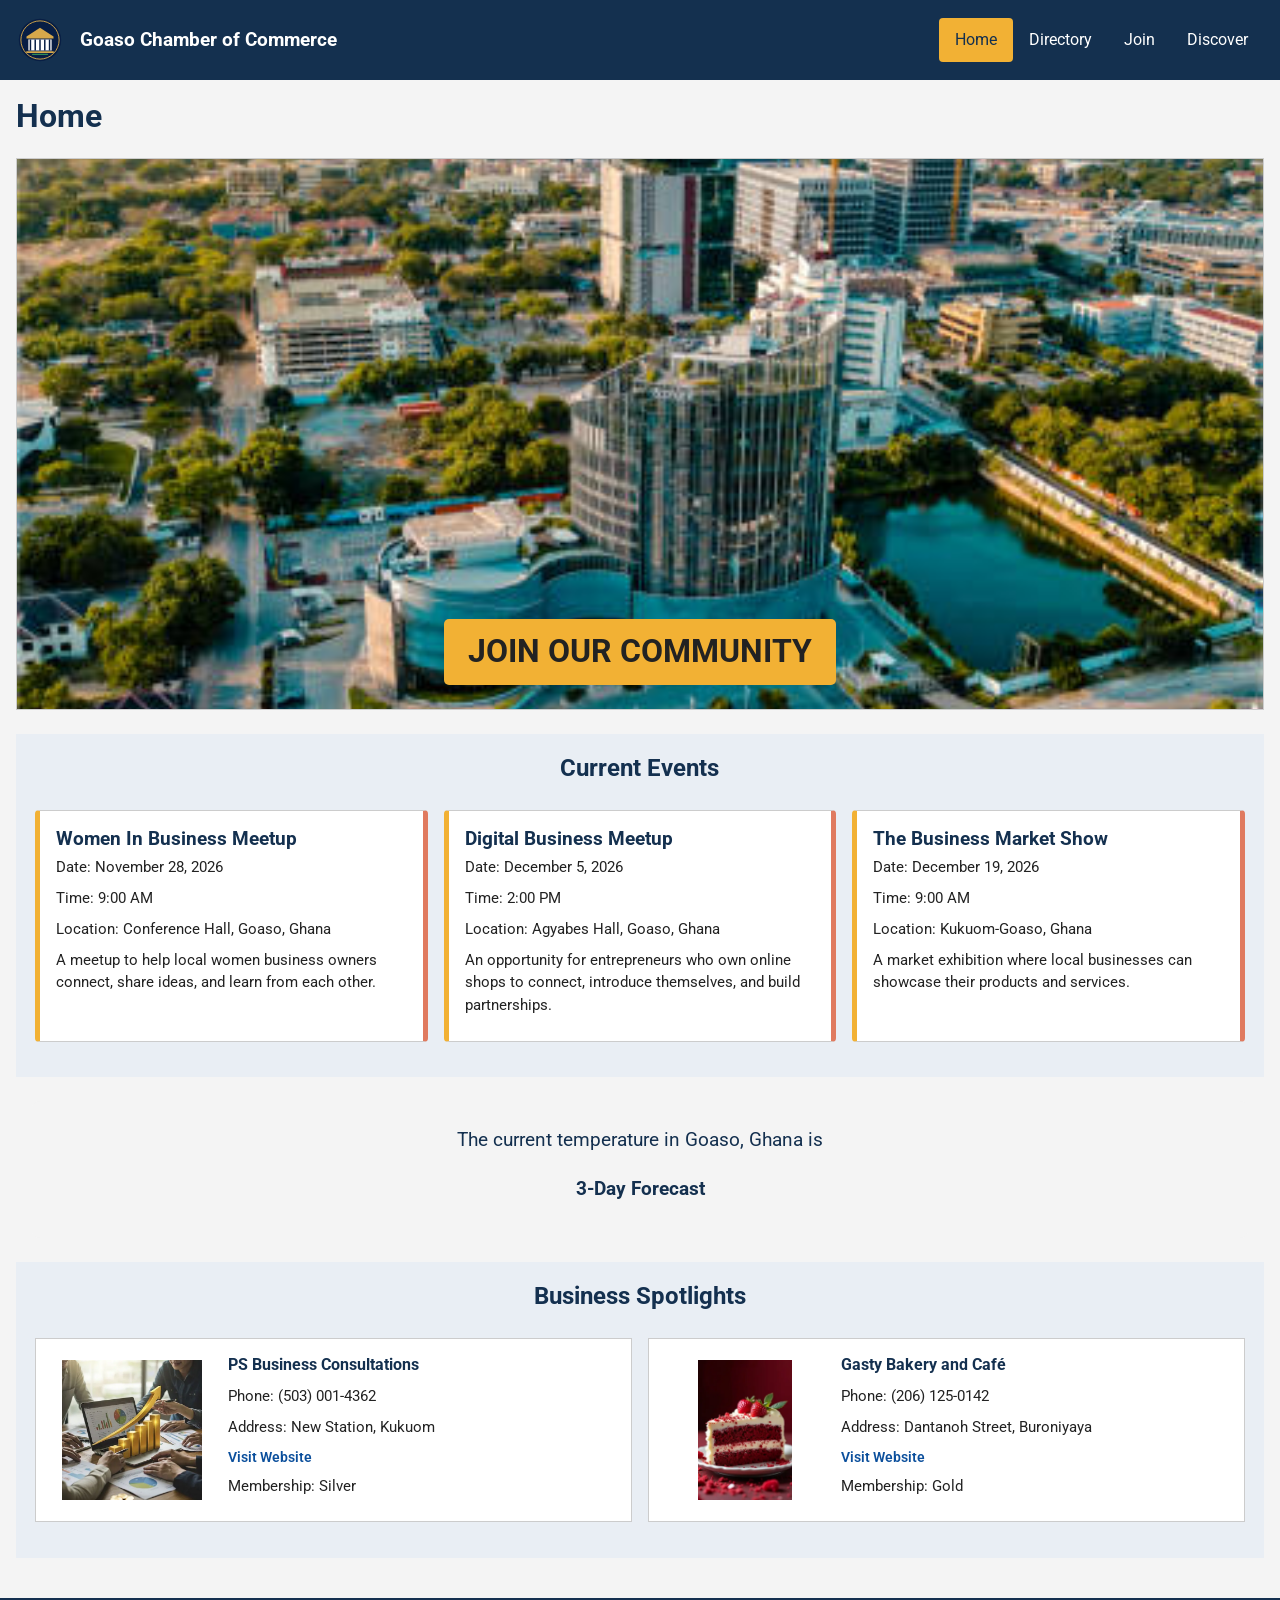
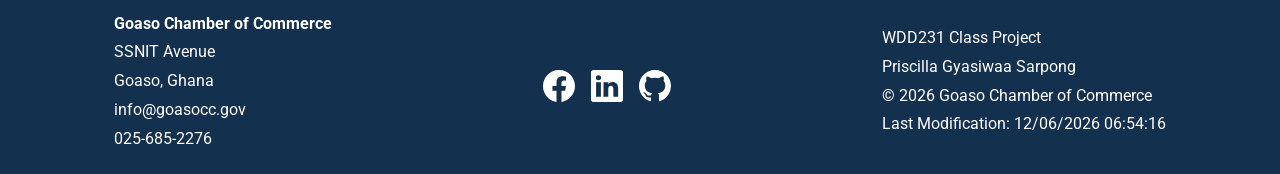
==== commit fb4f663a: "Reduced css declaration amount" ====
--- a/chamber/index.html
+++ b/chamber/index.html
@@ -50,7 +50,7 @@
     <div class="hero-image">
       <img src="images/background-image.jpg" alt="">    
       <nav class="cta">
-        <a href="#" class="btn">JOIN OUR COMMUNITY</a>
+        <a href="join.html" class="btn">JOIN OUR COMMUNITY</a>
       </nav>
     </div>
 
@@ -84,9 +84,9 @@
       </div>
 
       <div class="social">
-        <a href="https://facebook.com/priscillagyasiwaaofficial" target="_blank"><img src="images/facebook.svg" alt="Facebook" width="32" height="32"></a>
-        <a href="https://linkedin.com/priscillagyasiwaa" target="_blank"><img src="images/linkedin.svg" alt="LinkedIn" width="32" height="32"></a>
-        <a href="https://github.com/psarpong-tech" target="_blank"><img src="images/github.svg" alt="Github" width="32" height="32"></a>
+        <a href="https://facebook.com/priscillagyasiwaaofficial" target="_blank" rel="noopener noreferrer"><img src="images/facebook.svg" alt="Facebook" width="32" height="32"></a>
+        <a href="https://linkedin.com/priscillagyasiwaa" target="_blank" rel="noopener noreferrer"><img src="images/linkedin.svg" alt="LinkedIn" width="32" height="32"></a>
+        <a href="https://github.com/psarpong-tech" target="_blank" rel="noopener noreferrer"><img src="images/github.svg" alt="Github" width="32" height="32"></a>
       </div>
 
       <div class="project-info">
--- a/chamber/styles/small-chamber.css
+++ b/chamber/styles/small-chamber.css
@@ -48,6 +48,10 @@
   flex-wrap: wrap;
   align-items: center;
   gap: var(--spacing-medium);
+}
+
+header,
+footer {
   padding: var(--spacing-medium);
   background: var(--primary-color);
   color: var(--accent2);
@@ -57,16 +61,6 @@
   flex: 1;
   font-size: 1.2rem;
   font-weight: bold;
-}
-
-#menu {
-  padding: 0 0.75rem;
-  font-size: 1.5rem;
-  color: var(--accent2);
-  background: none;
-  border: 1px solid var(--accent2);
-  border-radius: 0.25rem;
-  cursor: pointer;
 }
 
 .hamburger {
@@ -77,14 +71,17 @@
   font-family: Verdana, Geneva, Tahoma, sans-serif;
 }
 
+.hamburger::before,
+.hamburger.show::before {
+  font-size: 2.5rem;
+}
+
 .hamburger::before {
   content: "\2630";
-  font-size: 2.5rem;
 }
 
 .hamburger.show::before {
   content: "\00D7";
-  font-size: 2.5rem;
 }
 
 /**************** NAVIGATION ********************/
@@ -92,11 +89,6 @@
 .navigation {
   display: none;
   width: 100%;
-}
-
-.navigation a.active {
-  background: var(--secondary-color);
-  color: var(--primary-color);
 }
 
 .navigation.show {
@@ -115,14 +107,19 @@
   text-decoration: none;
 }
 
-.navigation a:hover {
+.navigation a:hover,
+.navigation a.active:hover {
   background: var(--accent1);  
+}
+
+.navigation a.active {
+  background: var(--secondary-color);
+  color: var(--primary-color);
 }
 
 /* ==============================
    4. MAIN CONTENT
 ================================= */
-
 main {
   max-width: var(--width);
   margin: 0 auto;
@@ -170,7 +167,6 @@
 /* MEMBERS CONTAINER */
 #members {
   display: grid;
-  min-width: 600px;
   gap: var(--spacing-medium);
   padding: var(--spacing-medium);
 }
@@ -195,7 +191,7 @@
 }
 
 .card-header {
-  margin-bottom: 0.75rem;
+  margin-bottom: var(--spacing-small);
   padding-bottom: var(--spacing-small);
   text-align: center;
   border-bottom: 2px solid #aaa;
@@ -207,7 +203,7 @@
 }
 
 .tagline {
-  margin: 0.2rem 0 0;
+  margin-top: 0.2rem;
   font-size: .95rem;
   color: #1c1b1b;
 }
@@ -233,7 +229,7 @@
 
 .business-info p
  {
-  margin: 0 0 var(--spacing-small);
+  margin-bottom: var(--spacing-small);
   font-size: 0.9rem;
   line-height: 1.5;
   overflow-wrap: anywhere;
@@ -292,9 +288,9 @@
 
 .hero-image .cta {
   position: absolute;
-  bottom: 20px;
-  width: 100%;
-  padding: 15px;
+  bottom: var(--spacing-small);
+  width: 100%;
+  padding: var(--spacing-medium);
   text-align: center;
   color: var(--primary-color);
   font-size: 2rem;
@@ -319,8 +315,9 @@
 
 /* CURRENT EVENTS */
 
-#current-events {
-  margin: 1.5rem 0;
+#current-events,
+#spotlights {
+  margin: var(--spacing-large) 0;
   padding: 1.2rem;
   background-color: var(--accent3); 
 }
@@ -340,13 +337,14 @@
 border: 1px solid var(--border);
 }
 
-.event-card {
+.event-card,
+#member-details {
   border-left: 5px solid var(--secondary-color);
   border-right: 5px solid var(--accent1);
   border-radius: 4px; 
 }
 
-.event-card h3, 
+.event-card h3,
 .business-details h3 {
   color: var(--primary-color);
 }
@@ -358,7 +356,7 @@
 
 .event-card p, 
 .business-details p {
-  margin: 0 0 var(--spacing-small);
+  margin-bottom: var(--spacing-small);
   font-size: .95rem;
   line-height: 1.5;
 }
@@ -370,17 +368,17 @@
   padding: 1.2rem;
   border-radius: 8px;
   text-align: center;
-  margin: 1rem;
+  margin: var(--spacing-medium);
+}
+
+#current-weather > p,
+#current-weather figure {
+  margin: var(--spacing-small) auto var(--spacing-large);;
 }
 
 #current-weather > p {
   color: var(--primary-color);
-  margin: 0.5rem auto 1.5rem;
   font-size: 1.2rem;
-}
-
-#current-weather figure {
-  margin: 0.5rem auto 1.5rem;
 }
 
 #current-weather-icon img {
@@ -400,22 +398,22 @@
 #current-weather h3,
 #member-details p{
   color: var(--primary-color);
-  margin: 1.5rem 0 1rem;
+  margin: var(--spacing-large) 0 var(--spacing-medium);
   font-size: 1.2rem;
 }
 
-#forecast, form {
+#forecast {
   display: flex;
   flex-direction: column;
   align-items: center;
-  gap: 1rem;
+  gap: var(--spacing-medium);
 }
 
 .forecast-card {
   width: 100%;
   max-width: 200px;
   height: 180px;
-  padding: 1rem;
+  padding: var(--spacing-medium);
   background-color: var(--accent2);
   border: 1px solid var(--border);
   border-radius: 4px;
@@ -424,19 +422,19 @@
 
 .forecast-card h3 {
   color: var(--primary-color);
-  font-size: 1rem;
-  margin: 0 0 0.5rem;
+  font-size: var(--spacing-medium);
+  margin: 0 0 var(--spacing-small);
 }
 
 /* Low and High temperatures */
 .temperatures {
   display: flex;
   justify-content: center;
-  gap: .5rem;
+  gap: var(--spacing-small);
 }
 
 .temperatures p {
-  color: #333333;
+  color: #333;
   font-size: 0.9rem;
 }
 
@@ -449,11 +447,6 @@
 
 
 /* BUSINESS SPOTLIGHTS */
-#spotlights {
-  margin: 1.5rem 0;
-  padding: 1.2rem;
-  background-color: var(--accent3);
-}
 
 .spotlight-content {
   display: flex;
@@ -485,7 +478,7 @@
 
 .business-details a {
   display: inline-block;
-  margin-bottom: 0.5rem;
+  margin-bottom: var(--spacing-small);
   font-size: 0.85rem;  
 }
 
@@ -493,8 +486,6 @@
   margin-top: var(--spacing-medium);
   border: 1px solid var(--border);
   padding: var(--spacing-medium);
-  border-left: 2px solid var(--secondary-color);
-  border-right: 2px solid var(--accent1);
 }
 
 /* ==============================
@@ -504,8 +495,8 @@
 /* Form and membership layout */
 .join-container {
   display: grid;
-  gap: var(--spacing-large);
-  margin: var(--spacing-medium) auto;
+  gap: var(--spacing-small);
+  margin: var(--spacing-small) auto;
 }
 
 .join-form, 
@@ -521,9 +512,12 @@
 
 /* Application form */
 .join-form form {
+  display: flex;
+  flex-direction: column;
+  gap: var(--spacing-medium);
   align-items: stretch;
   padding: var(--spacing-large);
-  margin-top: 1rem;
+  margin-top: var(--spacing-medium);
   background: var(--accent2);
   border: 1px solid var(--border);
   border-radius: 6px;
@@ -561,7 +555,7 @@
   border-color: var(--secondary-color);
 }
 
-input[type="submit"] {
+.join-form input[type="submit"] {
   width: 100%;
   padding: 0.85rem;
   background: var(--primary-color);
@@ -572,7 +566,7 @@
   font-weight: bold;
 }
 
-input[type="submit"]:hover {
+.join-form input[type="submit"]:hover {
   background-color: var(--accent1);
   color: var(--text);
 }
@@ -623,7 +617,7 @@
 }
 
 #level-modal::backdrop {
-  background: transparent;
+  background: #00000080;
 }
 
 #modal-content h2 {
@@ -656,11 +650,6 @@
 /* ==============================
    9. FOOTER
 ================================= */
-footer {
-  padding: var(--spacing-medium);
-  background: var(--primary-color);
-  color: var(--accent2);
-}
 
 footer section {
   display: flex;
@@ -670,7 +659,7 @@
 
 .address p,
 .project-info p {
-  margin: 0 0 var(--spacing-small);
+  margin-bottom: var(--spacing-small);
 }
 
 .social {
--- a/chamber/styles/large-chamber.css
+++ b/chamber/styles/large-chamber.css
@@ -8,7 +8,8 @@
     display: none;
   }
 
-  header {
+  header,
+  footer section {
     max-width: var(--width);
     margin: 0 auto;
   }
@@ -31,13 +32,13 @@
     display: grid;
     grid-template-columns: 1fr 2fr;
     align-items: center;
-    gap: 1rem;
+    gap: var(--spacing-medium);
   }
 
   #members.list .card-header {
     display: flex;
     flex-direction: column;
-    padding: 1rem;
+    padding: var(--spacing-medium);
     border-bottom: none;
     border-right: 2px solid #aaa;
     height: 100%;
@@ -45,7 +46,7 @@
 
   #members.list .card-content {
     display: block;
-    padding: 1rem;
+    padding: var(--spacing-medium);
   }
 
   #current-events {
@@ -54,7 +55,8 @@
     gap: var(--spacing-medium);
   }
 
-  #current-events h2 {
+  #current-events h2,
+  #spotlights h2 {
     grid-column: 1 / -1;
   }
 
@@ -62,17 +64,13 @@
     flex-direction: row;
     justify-content: center;
     align-items: stretch;
-    gap: 1.5rem;
+    gap: var(--spacing-large);
   }
 
   #spotlights {
     display: grid;
     grid-template-columns: repeat(2, minmax(0, 1fr));
     gap: var(--spacing-medium);
-  }
-
-  #spotlights h2 {
-    grid-column: 1 / -1;
   }
 
   .spotlight-content img {
@@ -111,21 +109,19 @@
 
   .thanks {
     text-align: center;
-    font-size: 1.5rem;
+    font-size: var(--spacing-large);
   }
 
   /* Footer */
   footer {
-    padding: 1rem;
+    padding: var(--spacing-medium);
   }
 
   footer section {
-    max-width: var(--width);
-    margin: 0 auto;
     flex-direction: row;
     justify-content: space-around;
     align-items: center;
-    gap: 1rem;
+    gap: var(--spacing-medium);
   }
 
   .social {
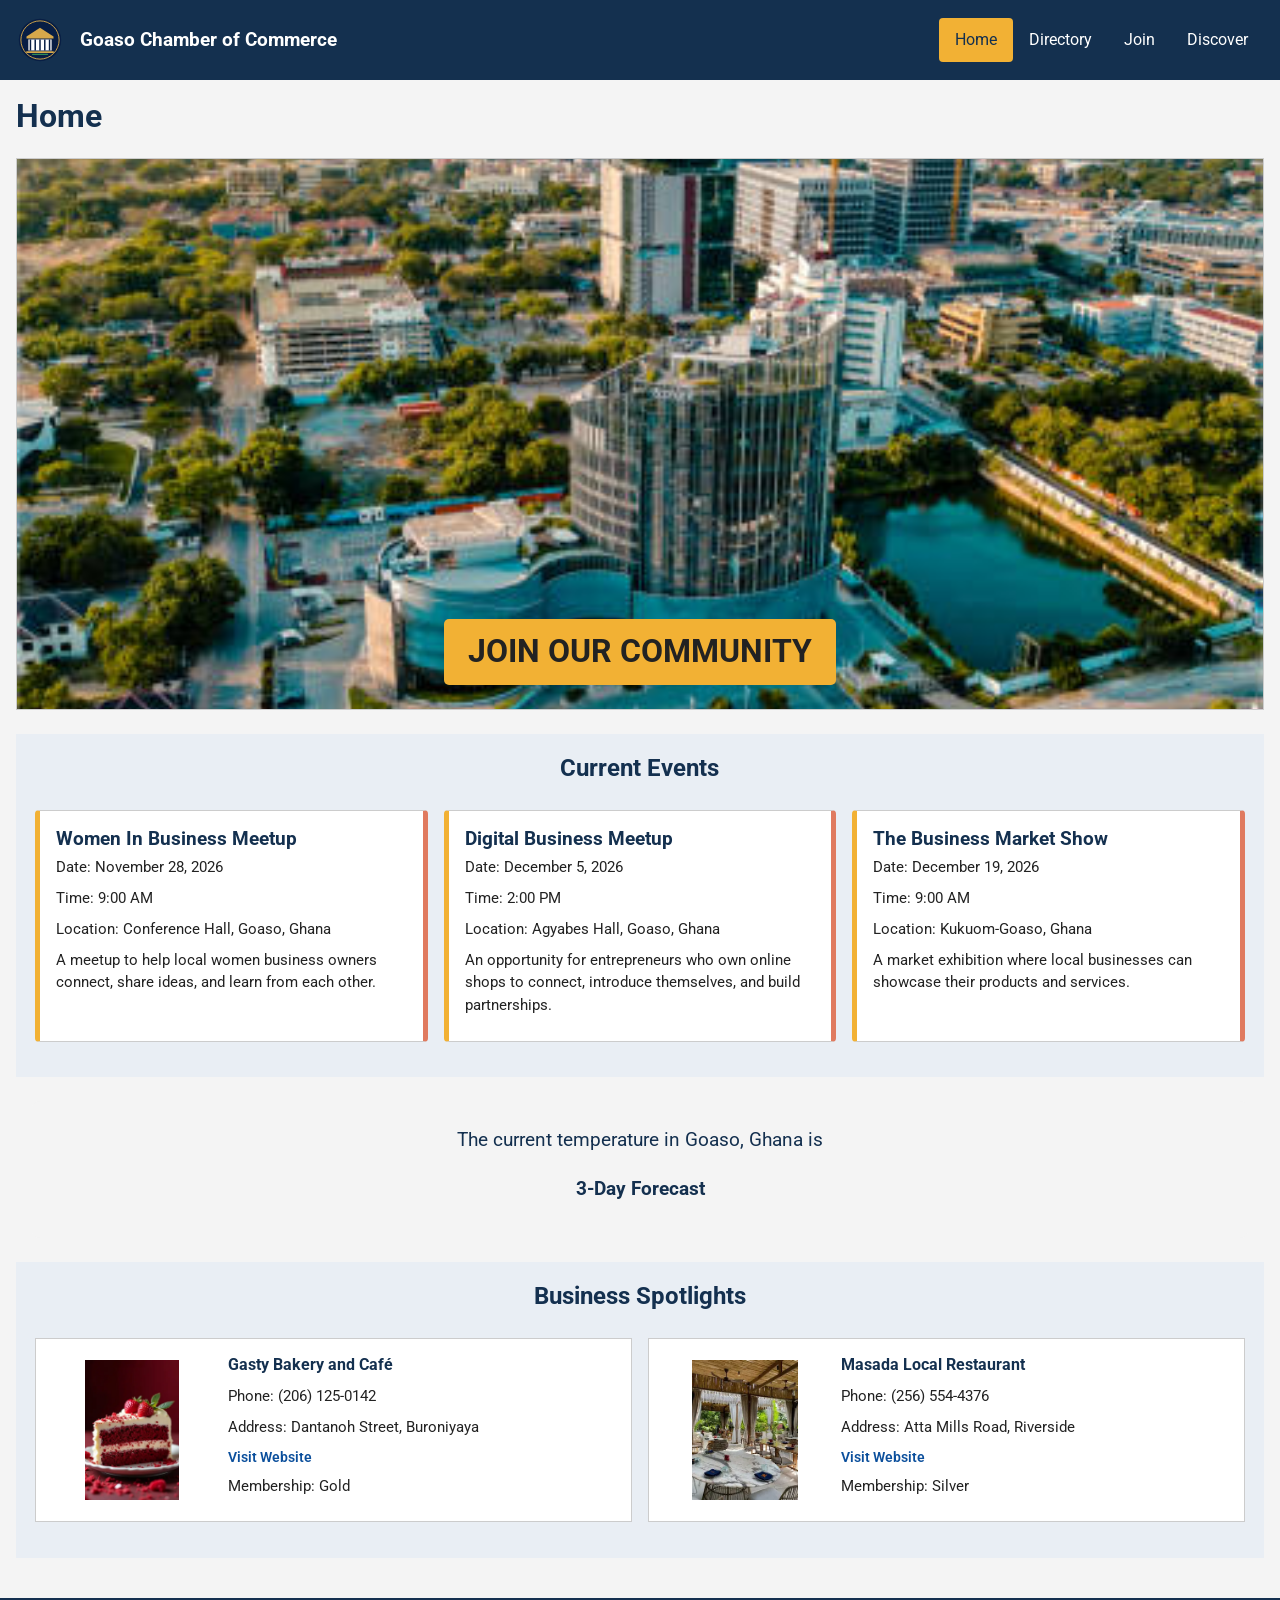
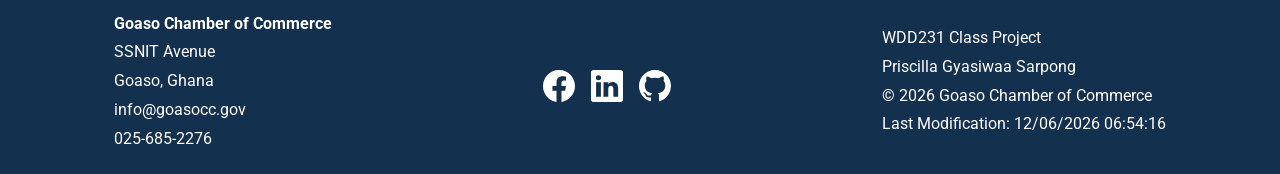
==== commit 7da550f1: "Completed my final project site plan" ====
--- a/chamber/index.html
+++ b/chamber/index.html
@@ -8,7 +8,7 @@
   <meta name="description" content="Discover the Goaso Chamber of Commerce, explore local businesses, stay updated on community events, and check the latest weather in Goaso, Ghana.">
   <meta name="author" content="Priscilla Gyasiwaa Sarpong">
 
-  <link rel="icon" href="favicon1.ico">
+  <link rel="icon" href="images/favicon (1).ico" type="image/svg+xml">
 
   <meta property="og:title" content="Home | Goaso Chamber of Commerce">
   <meta property="og:description" content="Connect with the Goaso business community, discover local businesses, explore community events, and stay informed about Goaso, Ghana.">
--- a/chamber/styles/small-chamber.css
+++ b/chamber/styles/small-chamber.css
@@ -495,8 +495,8 @@
 /* Form and membership layout */
 .join-container {
   display: grid;
-  gap: var(--spacing-small);
-  margin: var(--spacing-small) auto;
+  gap: var(--spacing-largr);
+  margin: var(--spacing-medium) auto;
 }
 
 .join-form, 
